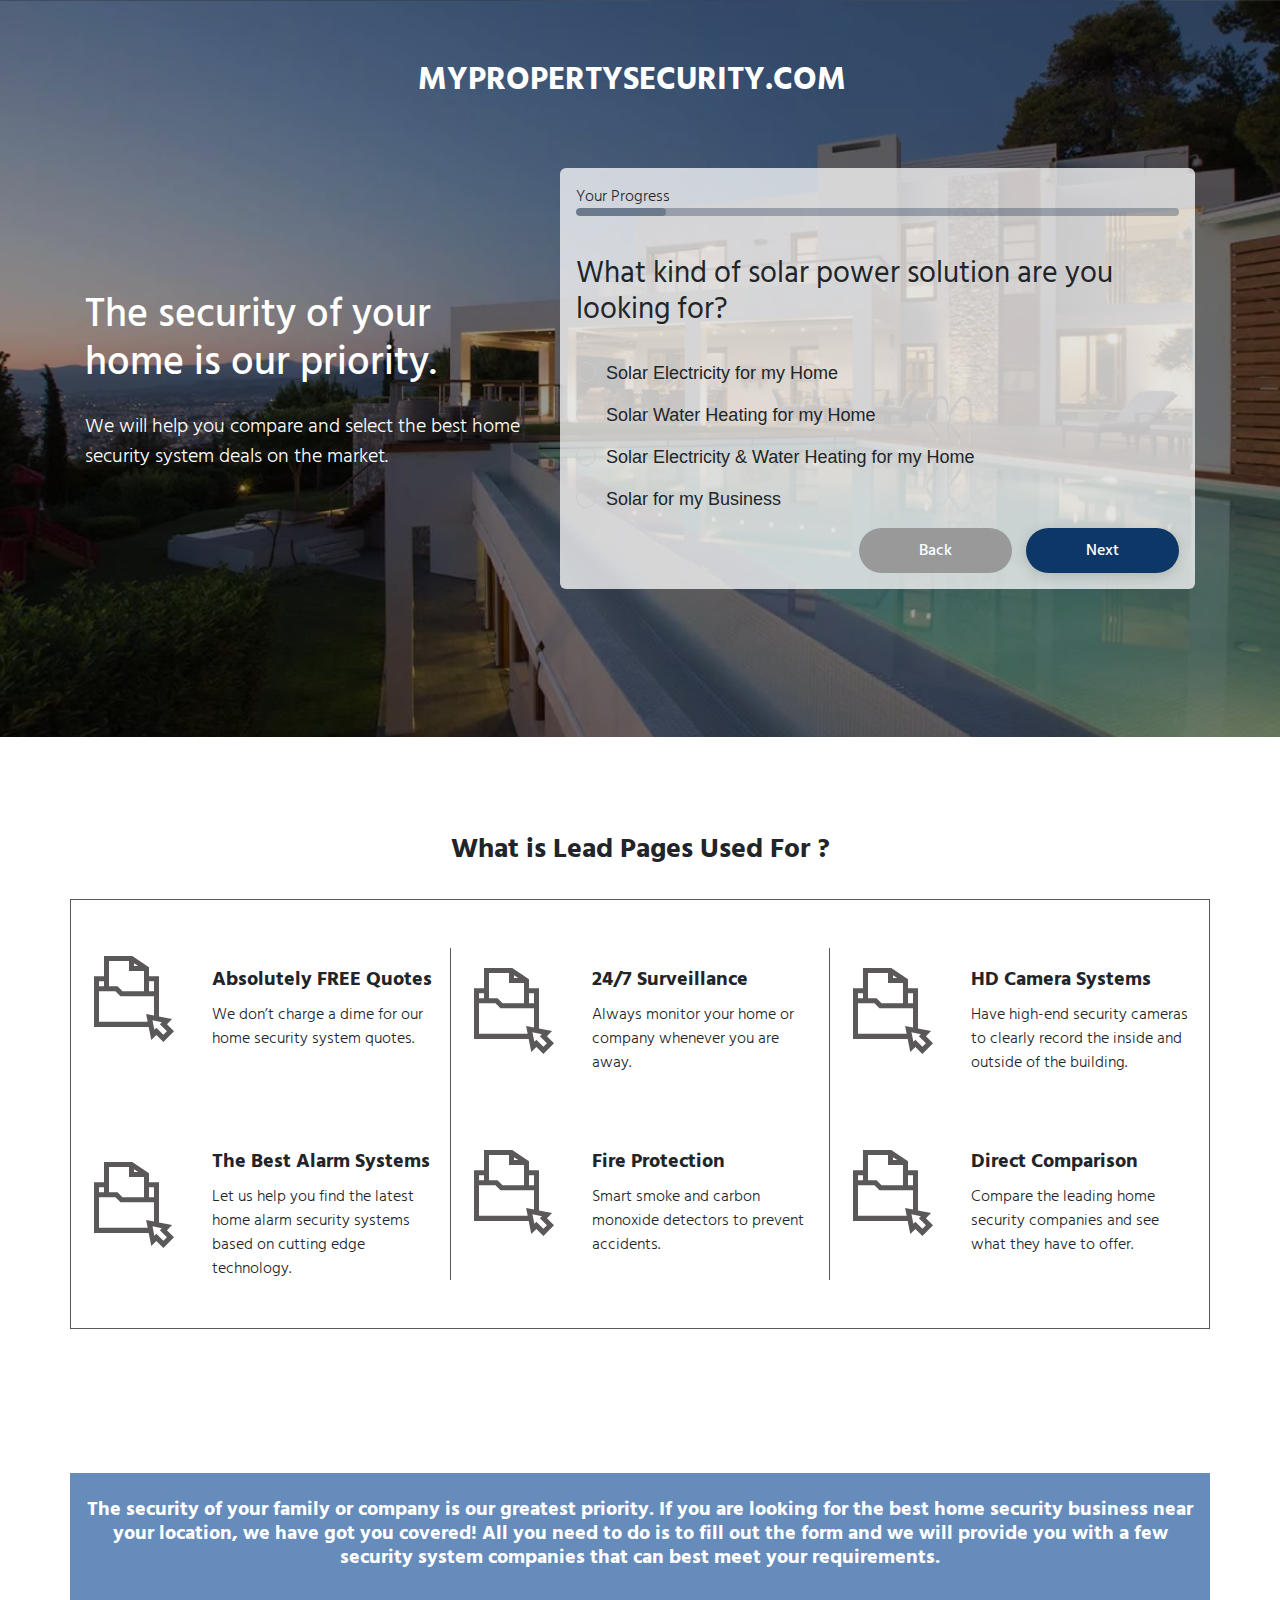
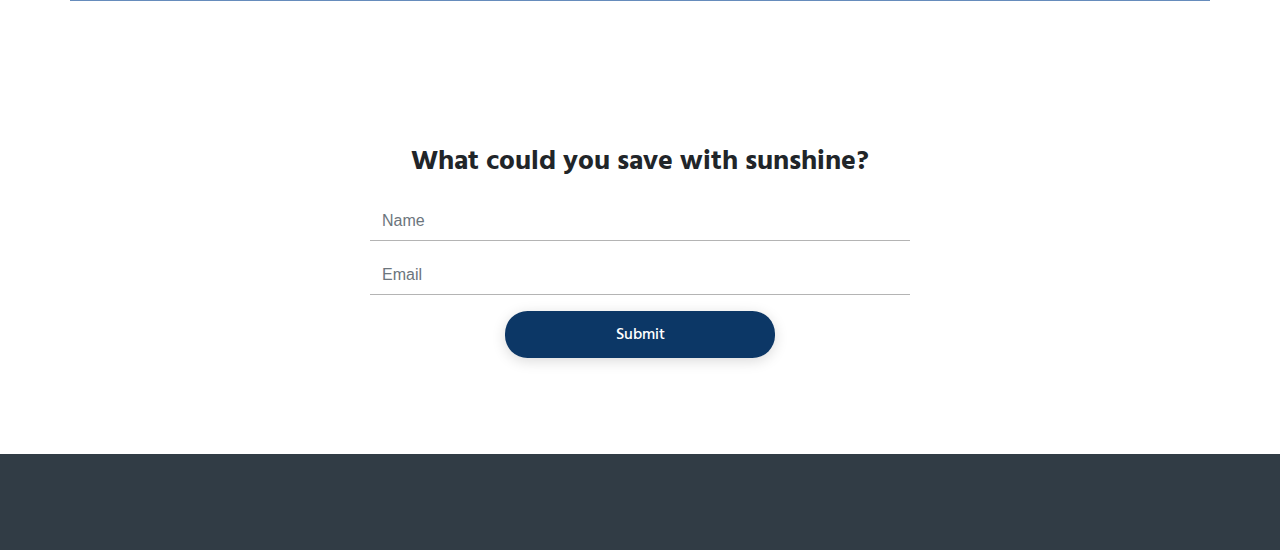
==== lp2.html @ 4aae5339 "lp2" ====
<!DOCTYPE html>
<html lang="en">

<head>
    <meta charset="UTF-8">
    <meta name="viewport" content="width=device-width, initial-scale=1.0">
    <title>Landing Page #2</title>

    <!-- Bootstrap CSS -->
    <link rel="stylesheet" href="https://stackpath.bootstrapcdn.com/bootstrap/4.4.1/css/bootstrap.min.css"
        integrity="sha384-Vkoo8x4CGsO3+Hhxv8T/Q5PaXtkKtu6ug5TOeNV6gBiFeWPGFN9MuhOf23Q9Ifjh" crossorigin="anonymous">

    <!-- Custom CSS -->
    <link rel="stylesheet" href="assets/css/style.css">
</head>

<body>
    <main id="lp2-main">
        <div class="main-dark-layer pt-5 pb-5">
            <nav class="navbar navbar-expand-lg navbar-light">
                <a class="navbar-brand w-100" href="">
                    <h1 class="h2 font-weight-bold text-uppercase text-center d-block text-white">mypropertysecurity.com</h1>
                </a>

            </nav>
            <div class="container pt-5 pb-5">
                <div class="row pb-5">
                    <div class="col-lg-5 my-auto order-md-1 order-sm-2 order-2">
                        <h1 class="h1 text-white pb-3 text-left">The security of your home is our
                            priority.</h1> 
                            <p class="lead text-white">We will help you compare and select the best home security system deals on the
                            market.</p>
                    </div>
                    <div class="col-lg-7 order-md-2 order-sm-1 order-1 pb-sm-1 pb-5">
                        <div class="form-box">
                            <form class="wizard-container bottom-form" method="POST" action="#" id="js-wizard-form">
                                <p>Your Progress</p>
                                <div class="progress" id="js-progress">
                                    <div class="progress-bar" role="progressbar" aria-valuenow="0" aria-valuemin="0"
                                        aria-valuemax="100" style="width: 15%;">
                                        <span class="progress-val">12.5</span>
                                    </div>
                                </div>
                                <ul class="nav nav-tab">
                                    <li class="active">
                                        <a href="#tab1" data-toggle="tab">1</a>
                                    </li>
                                    <li>
                                        <a href="#tab2" data-toggle="tab">1</a>
                                    </li>
                                    <li>
                                        <a href="#tab3" data-toggle="tab">1</a>
                                    </li>
                                    <li>
                                        <a href="#tab4" data-toggle="tab">1</a>
                                    </li>
                                    <li>
                                        <a href="#tab5" data-toggle="tab">1</a>
                                    </li>
                                    <li>
                                        <a href="#tab6" data-toggle="tab">1</a>
                                    </li>
                                    <li>
                                        <a href="#tab7" data-toggle="tab">1</a>
                                    </li>
                                    <li>
                                        <a href="#tab8" data-toggle="tab">1</a>
                                    </li>
                                </ul>
                                <div class="tab-content">
                                    <div class="tab-pane active" id="tab1">
                                        <h2 class="pb-2">What kind of solar power solution are you looking for?</h2>
                                        <div class="input-group mb-0">
                                            <div class="radiolist pt-4 control-group">
                                                <input type="radio" name="solar-radio" id="solar-electricity-for-home"
                                                    autofocus value="Solar Electricity for my Home" />
                                                <label for="solar-electricity-for-home">Solar Electricity for my
                                                    Home</label><br>

                                                <input type="radio" name="solar-radio" id="solar-water-heating-for-home"
                                                    value="Solar Water Heating for my Home" />
                                                <label for="solar-water-heating-for-home">Solar Water Heating for my
                                                    Home</label>

                                                <input type="radio" name="solar-radio"
                                                    id="solar-electricity-water-heating-for-home"
                                                    value="Solar Electricity & Water Heating for my Home" />
                                                <label for="solar-electricity-water-heating-for-home">Solar Electricity
                                                    & Water Heating for my Home</label>

                                                <input type="radio" name="solar-radio" id="solar-for-business"
                                                    value="Solar for my Business" />
                                                <label for="solar-for-business">Solar for my Business</label>

                                            </div>
                                        </div>
                                        <div class="btn-next-con pt-0">
                                            <a class="text-white btn-back">back</a>
                                            <a class="text-white btn-next">Next</a>
                                        </div>
                                    </div>
                                    <div class="tab-pane" id="tab2">
                                        <h2 class="pb-2">How much sun exposure does your property get?</h2>
                                        <div class="input-group">
                                            <div class="radio-btn-group d-flex w-100 justify-content-center ">
                                                <div class="radio-btn-group__btn">
                                                    <input id="sun1" type="radio" name="sun" value="Full Sun">
                                                    <label class="radio-label" for="sun1">Full Sun</label>
                                                </div>
                                                <div class="radio-btn-group__btn">
                                                    <input id="sun2" type="radio" name="sun" value="Partial Sun">
                                                    <label class="radio-label" for="sun2">Partial Sun</label>
                                                </div>
                                                <div class="radio-btn-group__btn">
                                                    <input id="sun3" type="radio" name="sun" value="Mostly Shaded">
                                                    <label class="radio-label" for="sun3">Mostly Shaded</label>
                                                </div>
                                                <div class="radio-btn-group__btn">
                                                    <input id="sun4" type="radio" name="sun" value="Not Sure">
                                                    <label class="radio-label" for="sun4">Not Sure</label>
                                                </div>
                                            </div>
                                        </div>
                                        <div class="btn-next-con pt-0">
                                            <a class="text-white btn-back">back</a>
                                            <a class="text-white btn-next">Next</a>
                                        </div>
                                    </div>
                                    <div class="tab-pane" id="tab3">
                                        <h2 class="pb-2">Where would this<br> project take place?</h2>
                                        <div class="input-group">
                                            <select class="form-control" name="project-place" id="projectplace">
                                                <option value="Ambit Energy">Ambit Energy</option>
                                                <option value="Belmont Electric Light Department">Belmont Electric Light
                                                    Department</option>
                                                <option value="Berkshire Company">Berkshire Company</option>
                                                <option value="Braintree Electric Light Department">Braintree Electric
                                                    Light Department</option>
                                                <option value="Chicopee Electric Light Department">Chicopee Electric
                                                    Light Department</option>
                                                <option value="City of Fitchburg">City of Fitchburg</option>
                                                <option value="Hingham Light Department">Hingham Light Department
                                                </option>
                                                <option value="Holden Municipal Light Department">Holden Municipal Light
                                                    Department</option>
                                                <option value="Holyoke Gas and Electric">Holyoke Gas and Electric
                                                </option>
                                                <option value="Hudson Light and Power">Hudson Light and Power</option>
                                                <option value="Ipswich Utility Department">Ipswich Utility Department
                                                </option>
                                                <option value="Mansfield Municipal Electric">Mansfield Municipal
                                                    Electric</option>
                                                <option value="Marblehead Electric Light Department">Marblehead Electric
                                                    Light Department</option>
                                                <option value="Massachusetts Electric">Massachusetts Electric</option>
                                                <option
                                                    value="Massachusetts Municipal Wholesale Electric Company (MMWEC)">
                                                    Massachusetts Municipal Wholesale Electric Company (MMWEC)</option>
                                                <option value="Middleborough Gas and Electric">Middleborough Gas and
                                                    Electric</option>
                                                <option value="Nantucket Electric">Nantucket Electric</option>
                                                <option value="National Grid">National Grid</option>
                                                <option value="North Attleborough Electric Department">North
                                                    Attleborough Electric Department</option>
                                                <option value="Northeast Utilities">Northeast Utilities</option>
                                                <option value="Norwood Municipal Light and Power">Norwood Municipal
                                                    Light and Power</option>
                                                <option value="NSTAR">NSTAR</option>
                                                <option value="Paxton Municipal Light Department">Paxton Municipal Light
                                                    Department</option>
                                                <option value="Peabody Municipal Light Plant">Peabody Municipal Light
                                                    Plant</option>
                                                <option value="Reading Municipal Light Department">Reading Municipal
                                                    Light Department</option>
                                                <option value="Rowley Electric Light Department">Rowley Electric Light
                                                    Department</option>
                                                <option value="SELCO">SELCO</option>
                                                <option value="Sterling Municipal Light Department">Sterling Municipal
                                                    Light Department</option>
                                                <option value="Taunton Municipal Lighting Plant (TMLP)">Taunton
                                                    Municipal Lighting Plant (TMLP)</option>
                                                <option value="Templeton Municipal Light Co">Templeton Municipal Light
                                                    Co</option>
                                                <option value="Wakefield Municipal Gas and Light Department">Wakefield
                                                    Municipal Gas and Light Department</option>
                                                <option value="Western Massachusetts Electric">Western Massachusetts
                                                    Electric</option>
                                                <option value="Westfield Gas and Electric Department">Westfield Gas and
                                                    Electric Department</option>
                                                <option value="Viridian">Viridian</option>
                                                <option value="Other">Other</option>
                                            </select>
                                        </div>
                                        <div class="btn-next-con">
                                            <a class="text-white btn-back">back</a>
                                            <a class="text-white btn-next">Next</a>
                                        </div>
                                    </div>
                                    <div class="tab-pane" id="tab4">
                                        <h2 class="pb-2">
                                            What is your average monthly electricity bill?</h2>
                                        <div class="input-group">
                                            <div class="radio-btn-group d-flex w-100 justify-content-center ">
                                                <div class="radio-btn-group__btn">
                                                    <input id="utilityBill-1" type="radio" name="utilityBill"
                                                        value="$0-100">
                                                    <label class="radio-label" for="utilityBill-1">0$ - 100$</label>
                                                </div>
                                                <div class="radio-btn-group__btn">
                                                    <input id="utilityBill-2" type="radio" name="utilityBill"
                                                        value="$101-200">
                                                    <label class="radio-label" for="utilityBill-2">100$ - 200$</label>
                                                </div>
                                                <div class="radio-btn-group__btn">
                                                    <input id="utilityBill-3" type="radio" name="utilityBill"
                                                        value="$201-300" checked="checked">
                                                    <label class="radio-label" for="utilityBill-3">200$ - 300$</label>
                                                </div>
                                                <div class="radio-btn-group__btn">
                                                    <input id="utilityBill-4" type="radio" name="utilityBill"
                                                        value="$301-400">
                                                    <label class="radio-label" for="utilityBill-4">400$ - 500$</label>
                                                </div>
                                                <div class="radio-btn-group__btn">
                                                    <input id="utilityBill-5" type="radio" name="utilityBill"
                                                        value="$401+">
                                                    <label class="radio-label" for="utilityBill-5">$500+</label>
                                                </div>
                                            </div>
                                        </div>
                                        <div class="btn-next-con pt-0">
                                            <a class="text-white btn-back">back</a>
                                            <a class="text-white btn-next">Next</a>
                                        </div>
                                    </div>
                                    <div class="tab-pane" id="tab5">
                                        <h2 class="pb-2">
                                            Property Type</h2>
                                        <div class="input-group">
                                            <div class="radio-btn-group d-flex w-100 justify-content-center ">
                                                <div class="radio-btn-group__btn">
                                                    <input id="property1" type="radio" name="propertytype"
                                                        value="Owned">
                                                    <label class="radio-label" for="property1">Owned</label>
                                                </div>
                                                <div class="radio-btn-group__btn">
                                                    <input id="property2" type="radio" name="propertytype"
                                                        value="Rented">
                                                    <label class="radio-label" for="property2">Rented</label>
                                                </div>
                                                <div class="radio-btn-group__btn">
                                                    <input id="property3" type="radio" name="propertytype"
                                                        value="Business" checked="checked">
                                                    <label class="radio-label" for="property3">Business</label>
                                                </div>
                                            </div>
                                        </div>
                                        <div class="btn-next-con pt-0">
                                            <a class="text-white btn-back">back</a>
                                            <a class="text-white btn-next">Next</a>
                                        </div>
                                    </div>
                                    <div class="tab-pane" id="tab6">
                                        <h2 class="pb-2">
                                            What is your name?</h2>
                                        <div class="input-group">
                                            <input class="form-control" placeholder="First name" type="text" id="name"
                                                name="name">
                                        </div>
                                        <div class="input-group">
                                            <input class="form-control" placeholder="Last name" type="text"
                                                id="lastname" name="lastname">
                                        </div>
                                        <div class="btn-next-con pt-0">
                                            <a class="text-white btn-back">back</a>
                                            <a class="text-white btn-next">Next</a>
                                        </div>
                                    </div>
                                    <div class="tab-pane" id="tab7">
                                        <h2 class="pb-2">
                                            Personal Information</h2>
                                        <div class="input-group">
                                            <input class="form-control" placeholder="Phone number" type="text"
                                                id="phone" name="phone">
                                        </div>
                                        <div class="input-group">
                                            <input class="form-control" placeholder="Email" type="email" id="email"
                                                name="email">
                                        </div>
                                        <div class="btn-next-con pt-0">
                                            <a class="text-white btn-back">back</a>
                                            <a class="text-white btn-next">Next</a>
                                        </div>
                                    </div>
                                    <div class="tab-pane" id="tab8">
                                        <h2 class="pb-2">Address
                                        </h2>
                                        <div class="input-group">
                                            <input class="form-control" placeholder="City" type="text" id="city"
                                                name="city">
                                        </div>
                                        <div class="input-group">
                                            <input class="form-control" placeholder="State" type="text" id="state"
                                                name="state">
                                        </div>
                                        <div class="input-group">
                                            <input class="form-control" placeholder="Zip code" id="zipcode" type="text"
                                                name="zipcode">
                                            <input id="foo" type="hidden" value="">
                                        </div>

                                        <div class="btn-next-con">
                                            <a class="text-white btn-back">back</a>
                                            <button class="text-white btn-last" type="submit">Submit</button>
                                        </div>
                                    </div>
                                </div>
                            </form>
                        </div>
                    </div>
                </div>
            </div>
            <!--<div class="bottom-container container-fluid">
                <div class="row h-100">
                    <div class="col-md-6 my-auto">
                        <h2 class="text-center">Home Security System Deals</h2>
                    </div>
                    <div class="col-md-6 my-auto">
                        <form>
                            <div class="form-row">
                                <div class="form-group col-6 d-flex p-0 m-0 align-items-center justify-content-center">
                                    <input type="text" placeholder="Zip Code" class="form-control"
                                        id="exampleInputEmail1" aria-describedby="emailHelp">
                                </div>
                                <div class="col-6 d-flex justify-content-center">
                                    <button type="submit" class="btn btn-primary w-50 m-0 w-50">Submit</button>
                                </div>
                            </div>
                        </form>
                    </div>
                </div>
            </div> -->
        </div>
    </main>

    <section class="pt-5 pb-5">
        <div class="container pt-5 pb-5">
            <h2 class="text-center font-weight-bold h3 pb-4">What is Lead Pages Used For ?</h2>

            <div class="row row-border pt-5 pb-5">
                <div class="col-lg-4 pb-2">
                    <div class="row">
                        <div class="col-4 my-auto">
                            <img class="d-block m-auto" src="assets/images/iconlp2.svg" alt="">
                        </div>
                        <div class="col-8">
                            <p class="lead pt-3 font-weight-bold pb-2">Absolutely FREE Quotes</p>
                            <p class="mw-95">We don’t charge a dime for our home security system quotes.</p>
                        </div>
                    </div>
                </div>
                <div class="col-lg-4 pb-2 sides-border">
                    <div class="row">
                        <div class="col-4 my-auto">
                            <img class="d-block m-auto" src="assets/images/iconlp2.svg" alt="">
                        </div>
                        <div class="col-8">
                            <p class="lead pt-3 font-weight-bold pb-2">24/7 Surveillance</p>
                            <p class="mw-95">Always monitor your home or company whenever you are away.</p>
                        </div>
                    </div>
                </div>
                <div class="col-lg-4 pb-5">
                    <div class="row">
                        <div class="col-4 my-auto">
                            <img class="d-block m-auto" src="assets/images/iconlp2.svg" alt="">
                        </div>
                        <div class="col-8">
                            <p class="lead pt-3 font-weight-bold pb-2">HD Camera Systems</p>
                            <p class="mw-95">Have high-end security cameras to clearly record the inside and outside of
                                the building.</p>
                        </div>
                    </div>
                </div>
                <div class="col-lg-4 pt-2">
                    <div class="row">
                        <div class="col-4 my-auto">
                            <img class="d-block m-auto" src="assets/images/iconlp2.svg" alt="">
                        </div>
                        <div class="col-8">
                            <p class="lead pt-3 font-weight-bold pb-2">The Best Alarm Systems</p>
                            <p class="mw-95">Let us help you find the latest home alarm security systems based on
                                cutting edge technology.
                            </p>
                        </div>
                    </div>
                </div>
                <div class="col-lg-4 sides-border pt-2">
                    <div class="row">
                        <div class="col-4 my-auto">
                            <img class="d-block m-auto" src="assets/images/iconlp2.svg" alt="">
                        </div>
                        <div class="col-8">
                            <p class="lead pt-3 font-weight-bold pb-2">Fire Protection</p>
                            <p class="mw-95">Smart smoke and carbon monoxide detectors to prevent accidents.</p>
                        </div>
                    </div>
                </div>
                <div class="col-lg-4 pt-2">
                    <div class="row">
                        <div class="col-4 my-auto">
                            <img class="d-block m-auto" src="assets/images/iconlp2.svg" alt="">
                        </div>
                        <div class="col-8">
                            <p class="lead pt-3 font-weight-bold pb-2">Direct Comparison</p>
                            <p class="mw-95">Compare the leading home security companies and see what they have to
                                offer.
                            </p>
                        </div>
                    </div>
                </div>
            </div>
        </div>
    </section>
    <section class="pt-5 pb-5">
        <div class="container bg-purpleblue pt-4 pb-4">
            <h2 class="h5 text-center text-white font-weight-bold h3">The security of your family or company is our greatest priority. If you are looking for the best
                home security business near your location, we have got you covered! All you need to do is to
                fill out the form and we will provide you with a few security system companies that can best
                meet your requirements.</h2>

        </div>
        <!--<div class="container bg-lighterblue pt-5 pb-5">

            <div class="row p-3">
                <div class="col-lg-7 pt-1 pb-1 right-border">
                    <p>
                        
                    </p>
                </div>
                <div class="col-lg-5">
                    <h3 class="pb-2">What We Do ?</h3>
                    <ul id="list" class="list-unstyled">
                        <li>Lorem ipsum dolor sit amet, consectetuer </li>
                        <li>Lorem ipsum dolor sit amet, consectetuer adipisc</li>
                        <li>Lorem ipsum dolor sit amet, consectetuer adi</li>
                        <li>Lorem ipsum dolor sit amet, consectetuer adipisc</li>
                        <li>Save Big onSecurity Systems</li>
                        <li>Lorem ipsum dolor sit amet, consectetuer a</li>
                        <li>Lorem ipsum dolor sit amet, consectetuer adipisc</li>
                    </ul>
                </div>
            </div>
        </div> -->
    </section>
    <section class="pt-5 pb-5">
        <div class="container pt-5 pb-5">
            <h2 class="text-center font-weight-bold h3 pb-3">What could you save with sunshine?</h2>
            <div class="row">
                <div class="col-lg-6 ml-auto mr-auto">
                    <form class="bottom-form">
                        <div class="form-group">
                            <input type="text" placeholder="Name" class="form-control" aria-describedby="emailHelp">
                        </div>
                        <div class="form-group">
                            <input type="email" placeholder="Email" class="form-control">
                        </div>
                        <button type="submit" class="btn w-50 d-block m-auto btn-next text-white">Submit</button>
                    </form>
                </div>
            </div>
        </div>
    </section>
    <footer class="pt-5 pb-5">

    </footer>
    <!--Bootstrap JS and jQuery-->
    <script src="https://code.jquery.com/jquery-3.4.1.slim.min.js"
        integrity="sha384-J6qa4849blE2+poT4WnyKhv5vZF5SrPo0iEjwBvKU7imGFAV0wwj1yYfoRSJoZ+n"
        crossorigin="anonymous"></script>
    <script src="https://cdn.jsdelivr.net/npm/popper.js@1.16.0/dist/umd/popper.min.js"
        integrity="sha384-Q6E9RHvbIyZFJoft+2mJbHaEWldlvI9IOYy5n3zV9zzTtmI3UksdQRVvoxMfooAo"
        crossorigin="anonymous"></script>
    <script src="https://stackpath.bootstrapcdn.com/bootstrap/4.4.1/js/bootstrap.min.js"
        integrity="sha384-wfSDF2E50Y2D1uUdj0O3uMBJnjuUD4Ih7YwaYd1iqfktj0Uod8GCExl3Og8ifwB6"
        crossorigin="anonymous"></script>
</body>

</html>
---- assets/css/style.css ----
@import url('https://fonts.googleapis.com/css?family=Hind+Madurai&display=swap');


body {
  font-family: 'Hind Madurai', sans-serif;
  max-width: 100vw;
  overflow-x: hidden !important;
}

p, li, a, button, span, h1, h2, h3{
  font-family: 'Hind Madurai', sans-serif !important;
  font-style: normal;
  font-weight: 300;
  font-size: 16px;
}

.btn-back, .btn-next {
  cursor: pointer;
}

main {
  background: url(../images/main-bg.png);
  background-repeat: no-repeat !important;
  background-size: cover !important;
  min-height: 20rem;
}

.md-image {
  background: url(../images/md-image.png);
  background-size: 100%;
  background-position: center center;
  background-repeat: no-repeat;
}

#lp2-main {
  background: url(../images/image2.png) !important;
  background-position: center center !important;
  background-size: cover !important;
  position: relative;
}

#lp3-main {
  min-height: 75vh;
  background: none;
}

.pro3-box {
  background: rgba(174, 86, 113, 0.05);
  max-width: 95%;
  display: block;
  margin: auto;
  min-height: 16rem;
}

.bg-lightpink {
  background: rgba(174, 86, 113, 0.05);
}

.color-pink {
  color: #AE5671;
}

.px20 {
  font-size: 20px;
}

.bottom-container {
  position: absolute;
  bottom: 0;
  height: 6rem;
  background: rgba(255,255,255, 0.6);
  width: 100%;
}

.form-box {
  background: rgba(255, 255, 255, 0.75);
  border-radius: 6px;
  min-height: 10rem;
  padding: 1rem;
}

.pro-box {
  background: #ffffff;
  box-shadow: 0px 4px 14px rgba(0, 0, 0, 0.15);
  padding: 2rem 2rem;
  min-height: 20.7rem;
}

.icon-bg {
  display: flex;
  justify-content: center;
  align-items: center;
  margin: auto;
  border-radius: 50%;
  width: 4rem;
  height: 4rem;
  background: rgba(87, 124, 177, 0.1);
}

.icon-bg img {
  width: 50%;
  height: auto;
}

.bg-lighterblue {
  background: rgba(87, 124, 177, 0.1);
}

#image-absolute {
  max-width: 80%;
  margin: auto;
  left: 0;
  right: 0;
}

#list li {
  margin-bottom: 1rem;
  position: relative;
  padding-left: 2rem;
}

#list li::before {
  content: url(../images/thick.svg);
  position: absolute;
  left: 0;
  top: 0;
  bottom: 0;
  margin: auto;
}

.row-border {
  border: 1px solid #5A5858;
}

.sides-border {
  border-left: 1px solid #5A5858;
  border-right: 1px solid #5A5858;
}

.right-border {
  border-right: 1px solid #5A5858;
}

.bg-purpleblue {
  background: #668CBC;;
}

.bottom-form .form-control {
  border: none;
  border-bottom: 1px solid #b4b4b4;
  font-size: 16px;
  font-weight: 400;
  border-radius: 0;
  background: transparent;
}


.bottom-form .form-control:hover,
.bottom-form .form-control:focus {
  box-shadow: none;
  border-bottom: 1px solid #b4b4b4;
  background: transparent;
}

nav a {
  font-size: 1.75rem !important;
}

.btn-primary {
  margin-top: 1.5rem;
  background: #0a2543;
  border-color: #0a2543;
  border-radius: 6px;
}

.color-primary {
  color: #0a2543 !important;
}

.main-layer {
  background-color: rgba(255,255,255,0.2);
}

.main-dark-layer {
  background-color: rgba(0,0,0,0.4);
}

.btn-primary:hover {
  background: rgba(10, 37, 67, 0.7);
  border-color: rgba(10, 37, 67, 0.7);
}

::placeholder {
  font-size: 16px;
  color: #b4b4b4;
  font-weight: 400;
}

footer {
  background: #313c45;
  min-height: 3rem;
}

@media screen and (max-width: 992px) {
  #image-absolute {
    position: static !important;
    display: block;
    margin: auto;
    margin-bottom: 2rem;
  }
}

/* Form CSS */

form p {
  font-weight: 300;
  color: #272727;
}

.radio-btn-group__btn {
  border: 1px solid #5a5858;
  box-sizing: border-box;
  border-radius: 6px;
  margin: 0.4rem;
  display: flex;
  align-items: center;
  height: 35px;
  overflow: hidden;
}

.radio-btn-group label {
  font-style: normal;
  font-weight: 400;
  -webkit-align-items: center;
  -ms-flex-align: center;
  align-items: center;
  color: #5a5858;
  cursor: pointer;
  display: -webkit-flex;
  display: -ms-flexbox;
  display: flex;
  font-size: 14px;
  height: 35px;
  -webkit-justify-content: center;
  -ms-flex-pack: center;
  justify-content: center;
  margin: 0;
  padding: 20px 5px;
  position: relative;
  text-align: center;
  transition: all 0.15s linear;
  white-space: nowrap;
  width: 100%;
}

.radio-btn-group label:active {
  color: transparent;
}

.radio-btn-group input:checked ~ label,
.radio-btn-group input:checked ~ label:hover {
  background-color: rgba(87, 124, 177, 0.1);
  color: #313c45;
}

.radio-btn-group input:checked ~ label {
  border: 1px solid rgba(87, 124, 177, 0.1);
  font-weight: 700;
  line-height: 16px;
  width: 100%;
  height: 100%;
  color: #313c45;
}

.radio-btn-group input {
  position: absolute;
  visibility: hidden;
}

.row {
  display: -webkit-box;
  display: -webkit-flex;
  display: -moz-box;
  display: -ms-flexbox;
  display: flex;
  -webkit-flex-wrap: wrap;
  -ms-flex-wrap: wrap;
  flex-wrap: wrap;
  position: relative;
}

.row-space {
  -webkit-box-pack: justify;
  -webkit-justify-content: space-between;
  -moz-box-pack: justify;
  -ms-flex-pack: justify;
  justify-content: space-between;
}

.row-refine {
  margin: 0 -15px;
}

.col-2 {
  width: -webkit-calc((100% - 20px) / 2);
  width: -moz-calc((100% - 20px) / 2);
  width: calc((100% - 20px) / 2);
}

@media (max-width: 767px) {
  .col-2 {
    width: 100%;
  }
}

/* ==========================================================================
     #BOX-SIZING
     ========================================================================== */
/**
   * More sensible default box-sizing:
   * css-tricks.com/inheriting-box-sizing-probably-slightly-better-best-practice
   */
html {
  -webkit-box-sizing: border-box;
  -moz-box-sizing: border-box;
  box-sizing: border-box;
}

* {
  padding: 0;
  margin: 0;
}

*,
*:before,
*:after {
  -webkit-box-sizing: inherit;
  -moz-box-sizing: inherit;
  box-sizing: inherit;
}

/* ==========================================================================
     #RESET
     ========================================================================== */
/**
   * A very simple reset that sits on top of Normalize.css.
   */
html,
body {
  max-width: 100%;
  overflow-x: hidden;
}

body,
h1,
h2,
h3,
h4,
h5,
h6,
blockquote,
p,
pre,
dl,
dd,
ol,
ul,
figure,
hr,
fieldset,
legend {
  margin: 0;
  padding: 0;
}

/**
   * Remove trailing margins from nested lists.
   */
li > ol,
li > ul {
  margin-bottom: 0;
}

/**
   * Remove default table spacing.
   */
table {
  border-collapse: collapse;
  border-spacing: 0;
}

/**
   * 1. Reset Chrome and Firefox behaviour which sets a `min-width: min-content;`
   *    on fieldsets.
   */
fieldset {
  min-width: 0;
  /* [1] */
  border: 0;
}

button {
  outline: none;
  background: none;
  border: none;
  font-family: inherit;
}

/* ==========================================================================
     #PAGE WRAPPER
     ========================================================================== */
.page-wrapper {
  min-height: 100vh;
}

body {
  font-family: "Roboto", "Arial", "Helvetica Neue", sans-serif;
  font-weight: 400;
  font-size: 14px;
}

h1,
h2,
h3,
h4,
h5,
h6 {
  font-weight: 400;
}

h1 {
  font-size: 36px;
}

h2 {
  font-size: 30px;
}

h3 {
  font-size: 24px;
}

h4 {
  font-size: 18px;
}

h5 {
  font-size: 15px;
}

h6 {
  font-size: 13px;
}

img {
  max-width: 100%;
  height: auto;
}

a {
  display: inline-block;
  text-decoration: none;
  -webkit-transition: all 0.4s ease;
  -o-transition: all 0.4s ease;
  -moz-transition: all 0.4s ease;
  transition: all 0.4s ease;
}

a:link {
  text-decoration: none;
}

a:visited {
  text-decoration: none;
}

a:hover {
  text-decoration: none;
}

a:active {
  text-decoration: none;
}

/* ==========================================================================
     #BACKGROUND
     ========================================================================== */
.bg-img-1 {
  background-image: -webkit-linear-gradient(
    134deg,
    #4158d0 0%,
    #c850c0 50%,
    #ffcc70 100%
  );
  background-image: -moz-linear-gradient(
    134deg,
    #4158d0 0%,
    #c850c0 50%,
    #ffcc70 100%
  );
  background-image: -o-linear-gradient(
    134deg,
    #4158d0 0%,
    #c850c0 50%,
    #ffcc70 100%
  );
  background-image: linear-gradient(
    316deg,
    #4158d0 0%,
    #c850c0 50%,
    #ffcc70 100%
  );
}

/* ==========================================================================
     #SPACING
     ========================================================================== */
.p-t-15 {
  padding-top: 15px;
}

.p-t-5 {
  padding-top: 5px;
}

.p-t-275 {
  padding-top: 275px;
}

@media (max-width: 767px) {
  .p-t-275 {
    padding-top: 120px;
  }
}

.p-t-395 {
  padding-top: 395px;
}

@media (max-width: 767px) {
  .p-t-395 {
    padding-top: 120px;
  }
}

.p-t-290 {
  padding-top: 290px;
}

@media (max-width: 767px) {
  .p-t-290 {
    padding-top: 120px;
  }
}

.p-t-240 {
  padding-top: 240px;
}

@media (max-width: 767px) {
  .p-t-240 {
    padding-top: 150px;
  }
}

.p-t-200 {
  padding-top: 200px;
}

@media (max-width: 767px) {
  .p-t-200 {
    padding-top: 150px;
  }
}

.p-t-165 {
  padding-top: 165px;
}

@media (max-width: 767px) {
  .p-t-165 {
    padding-top: 120px;
  }
}

.p-b-100 {
  padding-bottom: 100px;
}

@media (max-width: 767px) {
  .p-b-100 {
    padding-bottom: 250px;
  }
}

.p-b-120 {
  padding-bottom: 120px;
}

@media (max-width: 767px) {
  .p-b-120 {
    padding-bottom: 250px;
  }
}

.m-r-45 {
  margin-right: 45px;
}

@media (max-width: 767px) {
  .m-r-45 {
    margin-right: 15px;
  }
}

/* ==========================================================================
     #WRAPPER
     ========================================================================== */
.wrapper {
  margin: 0 auto;
}

.wrapper--w680 {
  max-width: 680px;
}

.wrapper--w690 {
  max-width: 690px;
}

.wrapper--w720 {
  max-width: 720px;
}

.wrapper--w900 {
  max-width: 900px;
}

.wrapper--w1070 {
  max-width: 1070px;
}

.wrapper--w1226 {
  max-width: 1226px;
}

/* ==========================================================================
     #BUTTON
     ========================================================================== */
.btn-next-con {
  text-align: right;
  padding-top: 30px;
}

.btn-next,
.btn-back,
.btn-last {
  display: inline-block;
  -webkit-box-shadow: 0px 3px 14px 0px rgba(0, 0, 0, 0.15);
  -moz-box-shadow: 0px 3px 14px 0px rgba(0, 0, 0, 0.15);
  box-shadow: 0px 3px 14px 0px rgba(0, 0, 0, 0.15);
  line-height: 45px;
  padding: 0 60px;
  -webkit-border-radius: 22.5px;
  -moz-border-radius: 22.5px;
  border-radius: 22.5px;
  background: #0c3766;
  font-size: 16px;
  color: #fff;
  font-family: inherit;
  font-weight: 500;
  text-transform: capitalize;
}

.btn-next:hover,
.btn-back:hover,
.btn-last:hover {
  background: rgba(12, 56, 102, 0.9);
}

@media (max-width: 767px) {
  .btn-next,
  .btn-back,
  .btn-last {
    display: block;
    text-align: center;
  }
}

.btn-back {
  -webkit-box-shadow: none;
  -moz-box-shadow: none;
  box-shadow: none;
  background: #999;
  margin-right: 10px;
}

.btn-back:hover {
  background: #666;
}

@media (max-width: 767px) {
  .btn-back {
    margin-right: 0;
    margin-bottom: 15px;
  }
}

.m-t-0 {
  margin-top: 0;
}

.m-t-15 {
  margin-top: 15px;
}

.m-t-35 {
  margin-top: 35px;
}

input,
textarea {
  outline: none;
  margin: 0;
  border: none;
  -webkit-box-shadow: none;
  -moz-box-shadow: none;
  box-shadow: none;
  width: 100%;
  font-size: 18px;
  font-family: inherit;
}

input:disabled {
  cursor: pointer;
  background: transparent;
}

textarea {
  resize: none;
}

button {
  cursor: pointer;
}

.input-group {
  position: relative;
  margin-bottom: 20px;
}

.input-group-icon {
  position: relative;
}

.input-group-icon .input--style-1 {
  padding-left: 40px;
}

.input-icon {
  font-size: 15px;
  color: #333;
  position: absolute;
  line-height: 38px;
  left: 14px;
  top: 1px;
  width: 20px;
  background: #fff;
  text-align: center;
}

.label {
  font-size: 15px;
  color: #666;
  text-transform: capitalize;
  display: block;
  margin-bottom: 11px;
}

.input--style-1 {
  font-size: 15px;
  padding: 10px 15px;
  border: 1px solid #e5e5e5;
  -webkit-border-radius: 3px;
  -moz-border-radius: 3px;
  border-radius: 3px;
  color: #333;
  font-weight: 700;
  font-family: "Roboto", "Arial", "Helvetica Neue", sans-serif;
  max-width: 300px;
  -webkit-transition: all 0.4s ease;
  -o-transition: all 0.4s ease;
  -moz-transition: all 0.4s ease;
  transition: all 0.4s ease;
}

.input--style-1::-webkit-input-placeholder {
  /* WebKit, Blink, Edge */
  color: #999;
}

.input--style-1:-moz-placeholder {
  /* Mozilla Firefox 4 to 18 */
  color: #999;
  opacity: 1;
}

.input--style-1::-moz-placeholder {
  /* Mozilla Firefox 19+ */
  color: #999;
  opacity: 1;
}

.input--style-1:-ms-input-placeholder {
  /* Internet Explorer 10-11 */
  color: #999;
}

.input--style-1:-ms-input-placeholder {
  /* Microsoft Edge */
  color: #999;
}

.input--style-1:focus {
  border-color: #36c240;
}

@media (max-width: 767px) {
  .input--style-1 {
    max-width: 100%;
    width: 100%;
  }
}

/* ==========================================================================
     #SELECT
     ========================================================================== */
.quantity {
  font-size: 18px;
  color: #333;
}

.icon-con {
  position: absolute;
  width: 30px;
  -webkit-border-radius: 3px;
  -moz-border-radius: 3px;
  border-radius: 3px;
  overflow: hidden;
  background: #f2f2f2;
  right: 11px;
  top: 50%;
  -webkit-transform: translateY(-50%);
  -moz-transform: translateY(-50%);
  -ms-transform: translateY(-50%);
  -o-transform: translateY(-50%);
  transform: translateY(-50%);
}

.minus,
.plus {
  display: inline-block;
  width: 30px;
  height: 30px;
  line-height: 30px;
  text-align: center;
  font-size: 18px;
  color: #b2b2b2;
  cursor: pointer;
  -webkit-user-select: none;
  -moz-user-select: none;
  -ms-user-select: none;
  user-select: none;
  -webkit-transition: all 0.4s ease;
  -o-transition: all 0.4s ease;
  -moz-transition: all 0.4s ease;
  transition: all 0.4s ease;
}

.minus:hover,
.plus:hover {
  background: #2c6ed5;
  color: #fff;
}

input[type="number"]::-webkit-inner-spin-button,
input[type="number"]::-webkit-outer-spin-button {
  -webkit-appearance: none;
  margin: 0;
}

/* ==========================================================================
     #SELECT2
     ========================================================================== */
/* ==========================================================================
     #TAB
     ========================================================================== */
.tab-content > .tab-pane {
  display: none;
}

.tab-content > .tab-pane.active {
  display: block;
}

.nav-tab {
  height: 0;
  visibility: hidden;
}

/* ==========================================================================
     #TITLE
     ========================================================================== */
/* ==========================================================================
     #PROGRESS
     ========================================================================== */
.progress {
  height: 8px;
  margin-bottom: 40px;
  overflow: hidden;
  background-color: rgba(10, 37, 67, 0.3);
  -webkit-border-radius: 17.5px;
  -moz-border-radius: 17.5px;
  border-radius: 17.5px;
}

.progress-bar {
  float: left;
  width: 0;
  height: 100%;
  font-size: 12px;
  line-height: 35px;
  color: #fff;
  text-align: center;
  -webkit-border-radius: 17.5px;
  -moz-border-radius: 17.5px;
  border-radius: 17.5px;
  background-color: rgba(10, 37, 67, 0.3);
  -webkit-transition: width 0.6s ease;
  -o-transition: width 0.6s ease;
  -moz-transition: width 0.6s ease;
  transition: width 0.6s ease;
  position: relative;
}

.progress-val {
  font-size: 15px;
  color: transparent;
  font-weight: 700;
  text-align: center;
  -webkit-transition: all 0.6s ease;
  -o-transition: all 0.6s ease;
  -moz-transition: all 0.6s ease;
  transition: all 0.6s ease;
}

/* ==========================================================================
     #CARD
     ========================================================================== */
.card-1 {
  background: #fff;
  -webkit-border-radius: 5px;
  -moz-border-radius: 5px;
  border-radius: 5px;
  position: relative;
  -webkit-box-shadow: 0px 8px 20px 0px rgba(0, 0, 0, 0.15);
  -moz-box-shadow: 0px 8px 20px 0px rgba(0, 0, 0, 0.15);
  box-shadow: 0px 8px 20px 0px rgba(0, 0, 0, 0.15);
}

.card-1 .card-heading {
  position: absolute;
  background: transparent;
  opacity: 0.6;
  left: -109px;
  top: -49px;
  font-family: "Montserrat", "Arial", "Helvetica Neue", sans-serif;
}

.card-1 .card-heading .title {
  font-size: 55px;
  color: #fff;
  font-weight: 700;
  text-transform: uppercase;
}

@media (max-width: 767px) {
  .card-1 .card-heading {
    left: 0;
    top: -54px;
  }
  .card-1 .card-heading .title {
    font-size: 40px;
  }
}

.card-1 .card-body {
  padding: 40px 30px;
  padding-bottom: 30px;
}

.radiolist label {
  font-weight: 300;
  font-family: "Alegreya Sans", sans-serif;
  font-size: 18px;
  display: block;
  padding-left: 30px;
  margin-bottom: 15px;
  cursor: pointer;
  font-size: 18px;
}

.radiolist input {
  padding: 0.75rem 0.5rem 0.75rem 0.8rem;
  border: solid 1px #cccccc;
  width: 100%;
}
.radiolist input:hover {
  cursor: pointer;
}

.radiolist input[readonly],
.radiolist input[disabled] {
  cursor: not-allowed;
  background: #ffffff;
}

.radiolist input[readonly="readonly"],
.radiolist input[disabled="disabled"] {
  cursor: not-allowed;
  background: #ffffff;
}

.radiolist label {
  display: inline-block;
  position: relative;
}

.radiolist input[type="radio"] {
  margin-right: 0.25rem;
  margin-bottom: 1rem;
}

.radiolist input[type="radio"] + label::before {
  display: inline-block;
  content: "";
  border: 1px solid #cccccc;
  width: 20px;
  height: 20px;
  border-radius: 12px;
  margin-right: 5px;
}

.radiolist input[type="radio"] {
  position: absolute;
  clip: rect(0, 0, 0, 0);
}

.radiolist input[type="radio"] + label::before {
  position: absolute;
  top: 2px;
  left: 0;
}

.radiolist input[type="radio"] + label::after {
  background-color: #0c3766;
  content: "";
  border-radius: 10px;
  opacity: 0;
  width: 20px;
  height: 20px;
  top: 0px;
  left: 0px;
  position: absolute;
  transform: scale(0);
  transition: transform 200ms ease;
}

.radiolist input[type="radio"]:checked + label:after {
  transform: scale(1);
  opacity: 1;
}

.radiolist input[type="radio"]:disabled + label::before {
  box-shadow: none;
  cursor: not-allowed;
}

.control-group {
  display: inline-block;
  vertical-align: top;
  text-align: left;
  width: 400px;
  height: auto;
}

.radiolist legend {
  font-size: 0.8em;
}
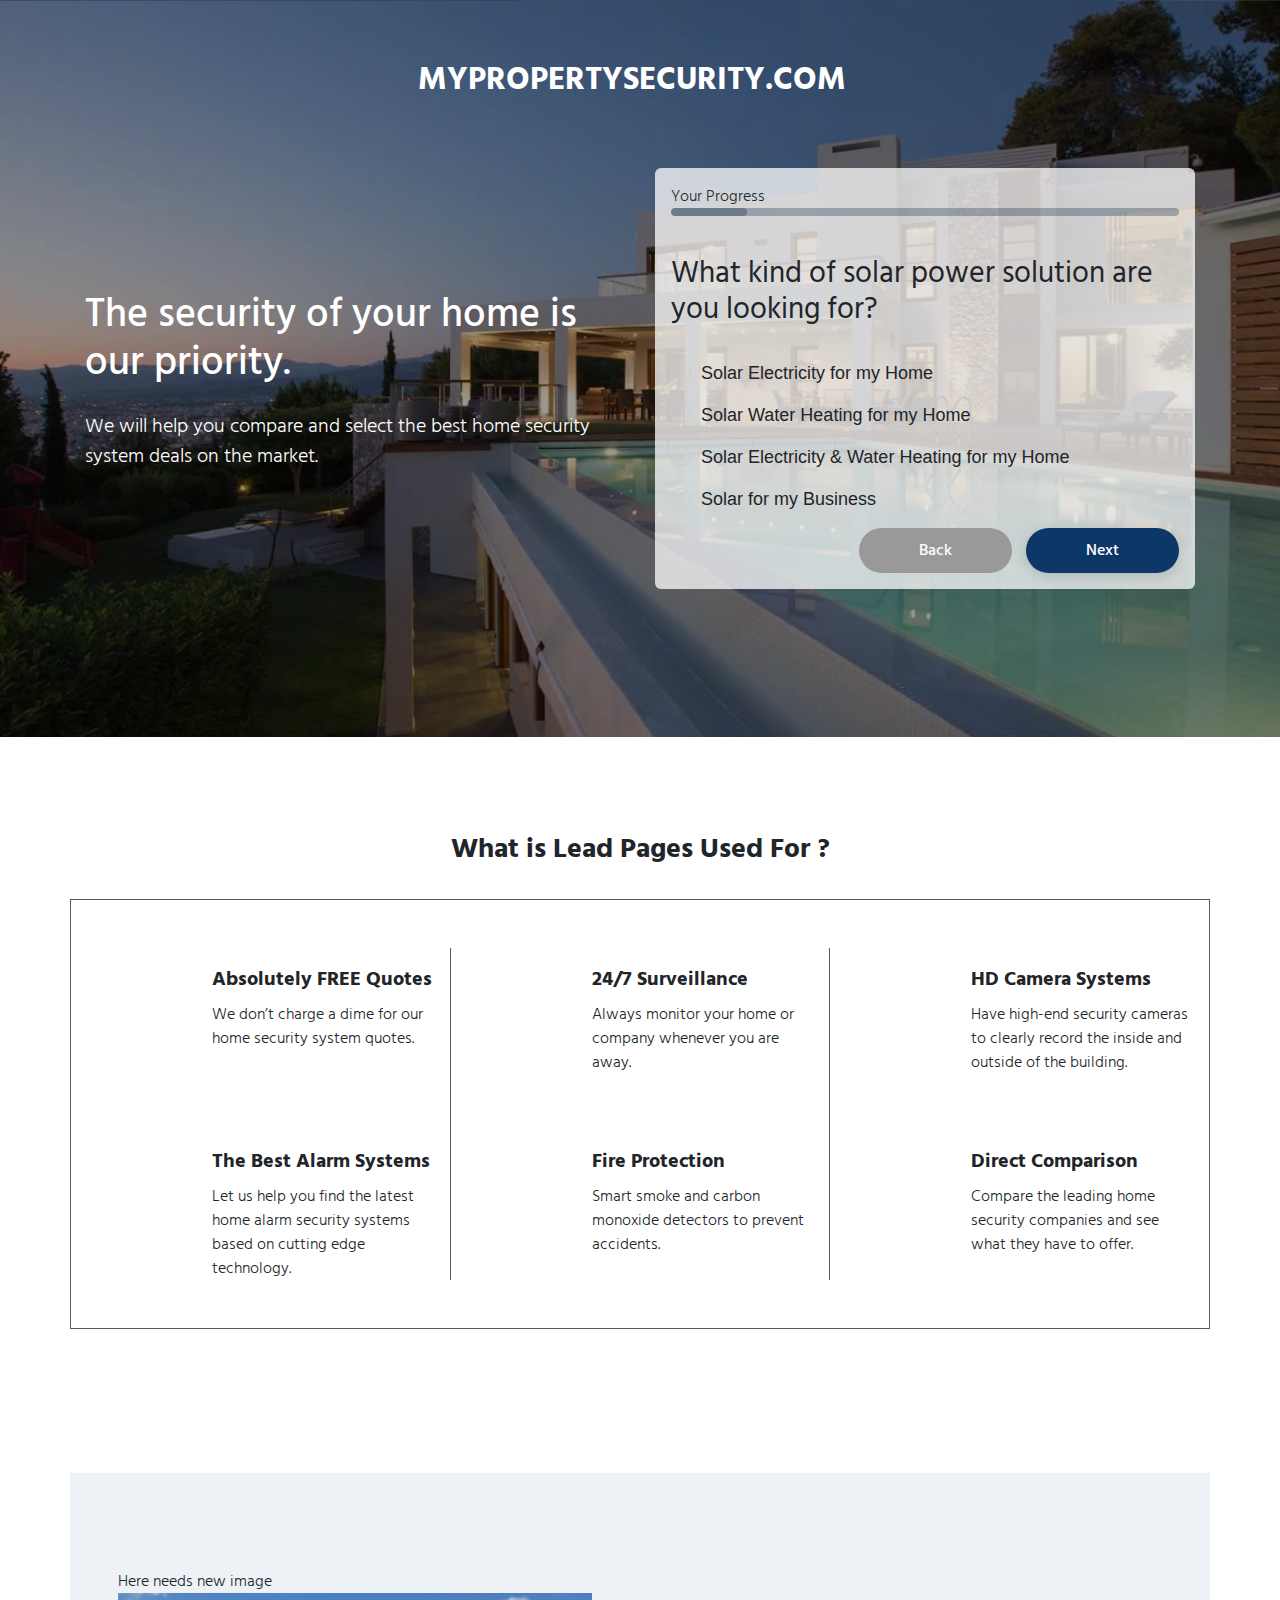
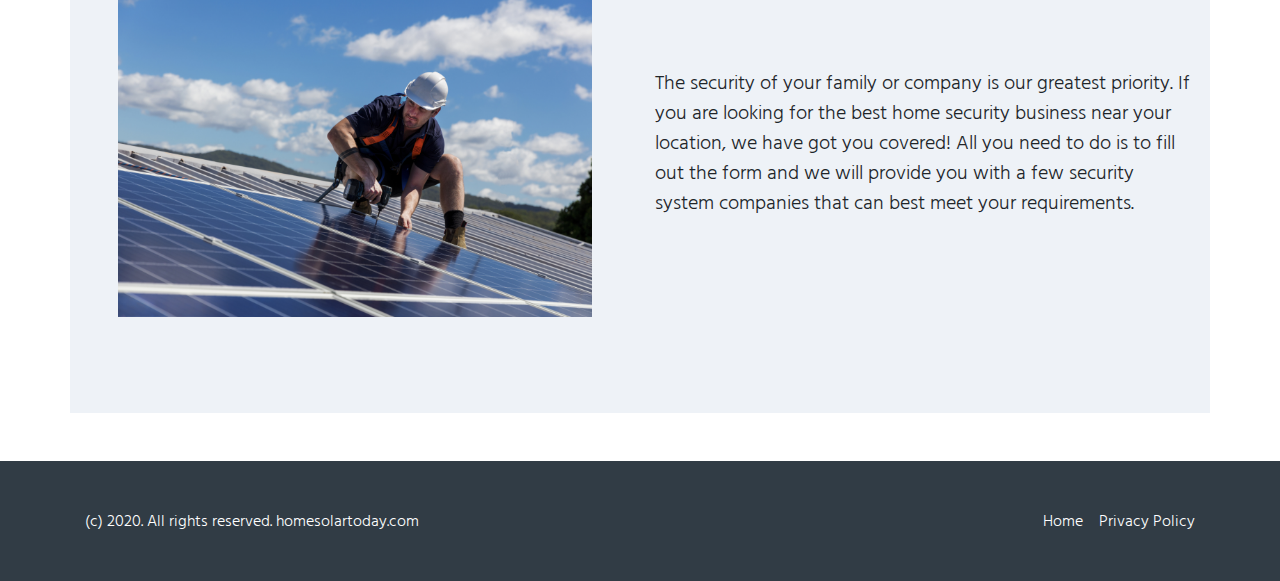
==== commit fa536cfe: "lp2" ====
--- a/lp2.html
+++ b/lp2.html
@@ -19,19 +19,21 @@
         <div class="main-dark-layer pt-5 pb-5">
             <nav class="navbar navbar-expand-lg navbar-light">
                 <a class="navbar-brand w-100" href="">
-                    <h1 class="h2 font-weight-bold text-uppercase text-center d-block text-white">mypropertysecurity.com</h1>
+                    <h1 class="h2 font-weight-bold text-uppercase text-center d-block text-white">mypropertysecurity.com
+                    </h1>
                 </a>
 
             </nav>
             <div class="container pt-5 pb-5">
                 <div class="row pb-5">
-                    <div class="col-lg-5 my-auto order-md-1 order-sm-2 order-2">
+                    <div class="col-lg-6 my-auto order-md-1 order-sm-2 order-2">
                         <h1 class="h1 text-white pb-3 text-left">The security of your home is our
-                            priority.</h1> 
-                            <p class="lead text-white">We will help you compare and select the best home security system deals on the
+                            priority.</h1>
+                        <p class="lead text-white">We will help you compare and select the best home security system
+                            deals on the
                             market.</p>
                     </div>
-                    <div class="col-lg-7 order-md-2 order-sm-1 order-1 pb-sm-1 pb-5">
+                    <div class="col-lg-6 order-md-2 order-sm-1 order-1 pb-sm-1 pb-5">
                         <div class="form-box">
                             <form class="wizard-container bottom-form" method="POST" action="#" id="js-wizard-form">
                                 <p>Your Progress</p>
@@ -350,8 +352,8 @@
             <div class="row row-border pt-5 pb-5">
                 <div class="col-lg-4 pb-2">
                     <div class="row">
-                        <div class="col-4 my-auto">
-                            <img class="d-block m-auto" src="assets/images/iconlp2.svg" alt="">
+                        <div class="col-4">
+                            <img class="d-block m-auto" src="assets/images/tick.svg" alt="">
                         </div>
                         <div class="col-8">
                             <p class="lead pt-3 font-weight-bold pb-2">Absolutely FREE Quotes</p>
@@ -361,8 +363,8 @@
                 </div>
                 <div class="col-lg-4 pb-2 sides-border">
                     <div class="row">
-                        <div class="col-4 my-auto">
-                            <img class="d-block m-auto" src="assets/images/iconlp2.svg" alt="">
+                        <div class="col-4">
+                            <img class="d-block m-auto" src="assets/images/tick.svg" alt="">
                         </div>
                         <div class="col-8">
                             <p class="lead pt-3 font-weight-bold pb-2">24/7 Surveillance</p>
@@ -372,8 +374,8 @@
                 </div>
                 <div class="col-lg-4 pb-5">
                     <div class="row">
-                        <div class="col-4 my-auto">
-                            <img class="d-block m-auto" src="assets/images/iconlp2.svg" alt="">
+                        <div class="col-4">
+                            <img class="d-block m-auto" src="assets/images/tick.svg" alt="">
                         </div>
                         <div class="col-8">
                             <p class="lead pt-3 font-weight-bold pb-2">HD Camera Systems</p>
@@ -384,8 +386,8 @@
                 </div>
                 <div class="col-lg-4 pt-2">
                     <div class="row">
-                        <div class="col-4 my-auto">
-                            <img class="d-block m-auto" src="assets/images/iconlp2.svg" alt="">
+                        <div class="col-4">
+                            <img class="d-block m-auto" src="assets/images/tick.svg" alt="">
                         </div>
                         <div class="col-8">
                             <p class="lead pt-3 font-weight-bold pb-2">The Best Alarm Systems</p>
@@ -397,8 +399,8 @@
                 </div>
                 <div class="col-lg-4 sides-border pt-2">
                     <div class="row">
-                        <div class="col-4 my-auto">
-                            <img class="d-block m-auto" src="assets/images/iconlp2.svg" alt="">
+                        <div class="col-4">
+                            <img class="d-block m-auto" src="assets/images/tick.svg" alt="">
                         </div>
                         <div class="col-8">
                             <p class="lead pt-3 font-weight-bold pb-2">Fire Protection</p>
@@ -408,8 +410,8 @@
                 </div>
                 <div class="col-lg-4 pt-2">
                     <div class="row">
-                        <div class="col-4 my-auto">
-                            <img class="d-block m-auto" src="assets/images/iconlp2.svg" alt="">
+                        <div class="col-4">
+                            <img class="d-block m-auto" src="assets/images/tick.svg" alt="">
                         </div>
                         <div class="col-8">
                             <p class="lead pt-3 font-weight-bold pb-2">Direct Comparison</p>
@@ -422,68 +424,53 @@
             </div>
         </div>
     </section>
-    <section class="pt-5 pb-5">
-        <div class="container bg-purpleblue pt-4 pb-4">
-            <h2 class="h5 text-center text-white font-weight-bold h3">The security of your family or company is our greatest priority. If you are looking for the best
-                home security business near your location, we have got you covered! All you need to do is to
-                fill out the form and we will provide you with a few security system companies that can best
-                meet your requirements.</h2>
-
-        </div>
-        <!--<div class="container bg-lighterblue pt-5 pb-5">
-
-            <div class="row p-3">
-                <div class="col-lg-7 pt-1 pb-1 right-border">
-                    <p>
-                        
+    <section class="pt-5">
+        <div class="container bg-lighterblue pt-5 pb-5 mb-5">
+            <div class="row">
+                <div class="col-lg-6 p-5">
+                    <p>Here needs new image</p>
+                    <img src="assets/images/image.png" class="mw-100 d-block m-auto" alt="">
+                </div>
+                <div class="col-lg-6 my-auto">
+                    <p class="lead">The security of your family or company is our greatest priority. If you are looking for the best
+                        home security business near your location, we have got you covered! All you need to do is to
+                        fill out the form and we will provide you with a few security system companies that can best
+                        meet your requirements.
                     </p>
-                </div>
-                <div class="col-lg-5">
-                    <h3 class="pb-2">What We Do ?</h3>
-                    <ul id="list" class="list-unstyled">
-                        <li>Lorem ipsum dolor sit amet, consectetuer </li>
-                        <li>Lorem ipsum dolor sit amet, consectetuer adipisc</li>
-                        <li>Lorem ipsum dolor sit amet, consectetuer adi</li>
-                        <li>Lorem ipsum dolor sit amet, consectetuer adipisc</li>
-                        <li>Save Big onSecurity Systems</li>
-                        <li>Lorem ipsum dolor sit amet, consectetuer a</li>
-                        <li>Lorem ipsum dolor sit amet, consectetuer adipisc</li>
-                    </ul>
-                </div>
-            </div>
-        </div> -->
-    </section>
-    <section class="pt-5 pb-5">
-        <div class="container pt-5 pb-5">
-            <h2 class="text-center font-weight-bold h3 pb-3">What could you save with sunshine?</h2>
-            <div class="row">
-                <div class="col-lg-6 ml-auto mr-auto">
-                    <form class="bottom-form">
-                        <div class="form-group">
-                            <input type="text" placeholder="Name" class="form-control" aria-describedby="emailHelp">
-                        </div>
-                        <div class="form-group">
-                            <input type="email" placeholder="Email" class="form-control">
-                        </div>
-                        <button type="submit" class="btn w-50 d-block m-auto btn-next text-white">Submit</button>
-                    </form>
                 </div>
             </div>
         </div>
     </section>
     <footer class="pt-5 pb-5">
-
+        <div class="container">
+            <div class="row">
+                <div class="col-6">
+                    <p class="text-white">(c) 2020. All rights reserved. homesolartoday.com</p>
+                </div>
+                <div class="col-6 d-flex justify-content-end">
+                    <a class="text-right d-block mr-3 text-decoration-none text-white" href="index.html">Home</a>
+                    <a class="text-right d-block text-decoration-none text-white" href="privacy-policy.html">Privacy
+                        Policy</a>
+                </div>
+            </div>
+        </div>
     </footer>
     <!--Bootstrap JS and jQuery-->
-    <script src="https://code.jquery.com/jquery-3.4.1.slim.min.js"
-        integrity="sha384-J6qa4849blE2+poT4WnyKhv5vZF5SrPo0iEjwBvKU7imGFAV0wwj1yYfoRSJoZ+n"
-        crossorigin="anonymous"></script>
+    <script src="//ajax.googleapis.com/ajax/libs/jquery/1.11.1/jquery.min.js"></script>
     <script src="https://cdn.jsdelivr.net/npm/popper.js@1.16.0/dist/umd/popper.min.js"
         integrity="sha384-Q6E9RHvbIyZFJoft+2mJbHaEWldlvI9IOYy5n3zV9zzTtmI3UksdQRVvoxMfooAo"
         crossorigin="anonymous"></script>
     <script src="https://stackpath.bootstrapcdn.com/bootstrap/4.4.1/js/bootstrap.min.js"
         integrity="sha384-wfSDF2E50Y2D1uUdj0O3uMBJnjuUD4Ih7YwaYd1iqfktj0Uod8GCExl3Og8ifwB6"
         crossorigin="anonymous"></script>
+
+    <!-- Form Vendors JS-->
+    <script src="assets/form/jquery.validate.min.js"></script>
+    <script src="assets/form/jquery.bootstrap.wizard.min.js"></script>
+
+    <!-- Form JS-->
+    <script src="assets/form/global.js"></script>
+    <script src="assets/form/send.js"></script>
 </body>
 
 </html>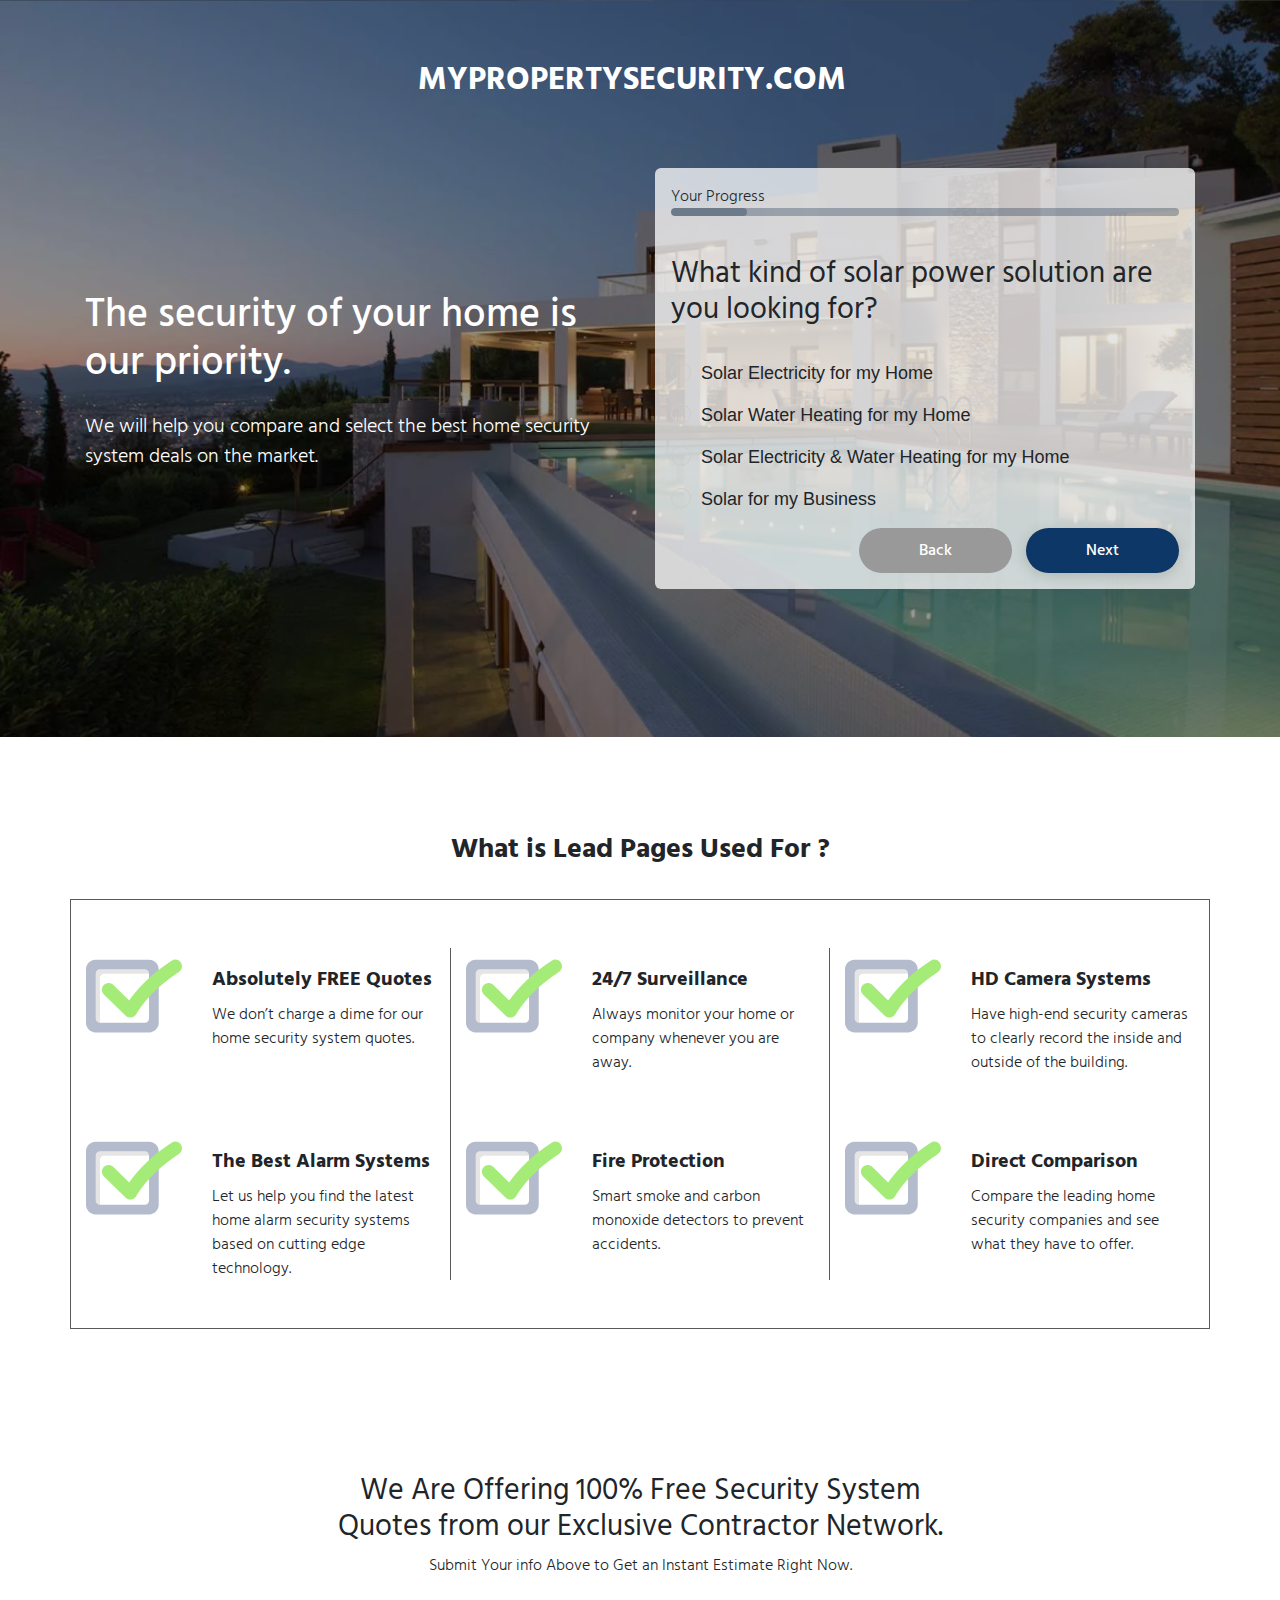
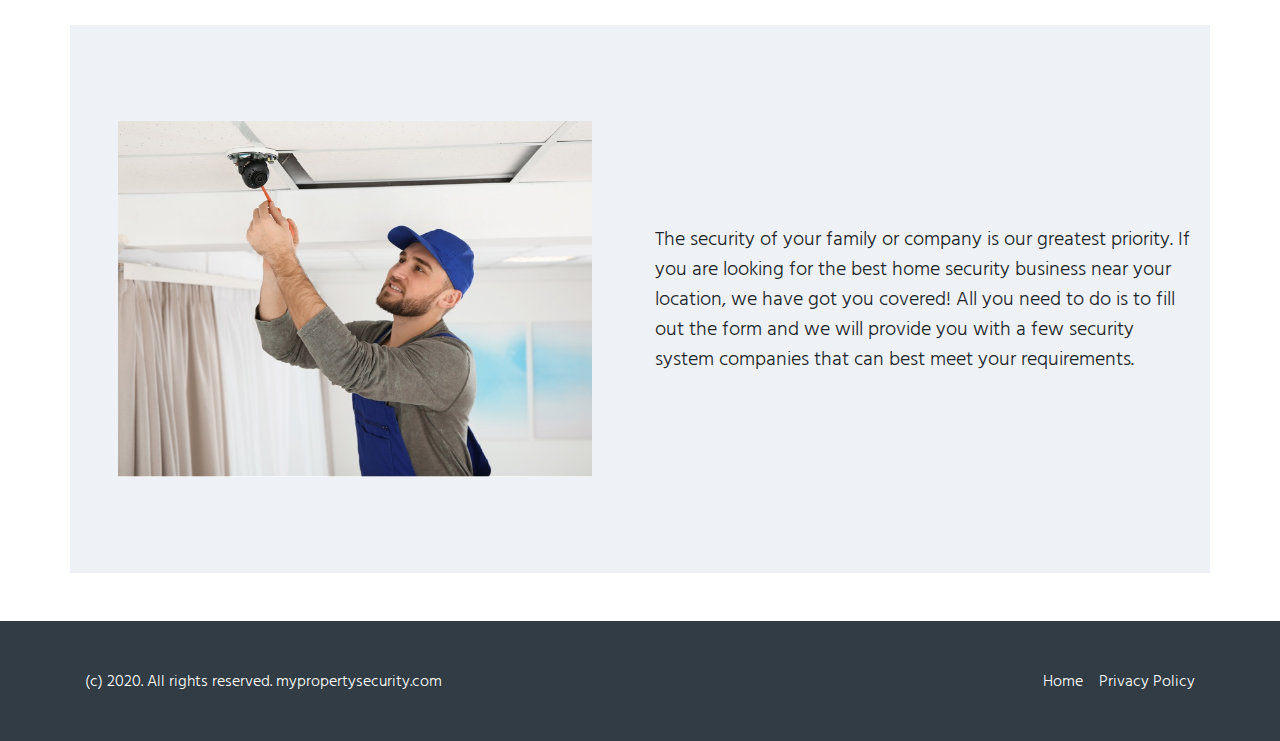
==== commit bfc1979e: "lp2" ====
--- a/lp2.html
+++ b/lp2.html
@@ -425,11 +425,18 @@
         </div>
     </section>
     <section class="pt-5">
+        <div class="container">
+            <div class="row">
+                <div class="col-md-7 ml-auto mr-auto pb-5">
+                    <h2 class="text-center pb-2">We Are Offering 100% Free Security System Quotes from our Exclusive Contractor Network.</h2>
+                    <p class="text-center">Submit Your info Above to Get an Instant Estimate Right Now.</p>
+                </div>
+            </div>
+        </div>
         <div class="container bg-lighterblue pt-5 pb-5 mb-5">
             <div class="row">
                 <div class="col-lg-6 p-5">
-                    <p>Here needs new image</p>
-                    <img src="assets/images/image.png" class="mw-100 d-block m-auto" alt="">
+                    <img src="assets/images/lpp.jpg" class="mw-100 d-block m-auto" alt="">
                 </div>
                 <div class="col-lg-6 my-auto">
                     <p class="lead">The security of your family or company is our greatest priority. If you are looking for the best
@@ -445,7 +452,7 @@
         <div class="container">
             <div class="row">
                 <div class="col-6">
-                    <p class="text-white">(c) 2020. All rights reserved. homesolartoday.com</p>
+                    <p class="text-white">(c) 2020. All rights reserved. mypropertysecurity.com</p>
                 </div>
                 <div class="col-6 d-flex justify-content-end">
                     <a class="text-right d-block mr-3 text-decoration-none text-white" href="index.html">Home</a>
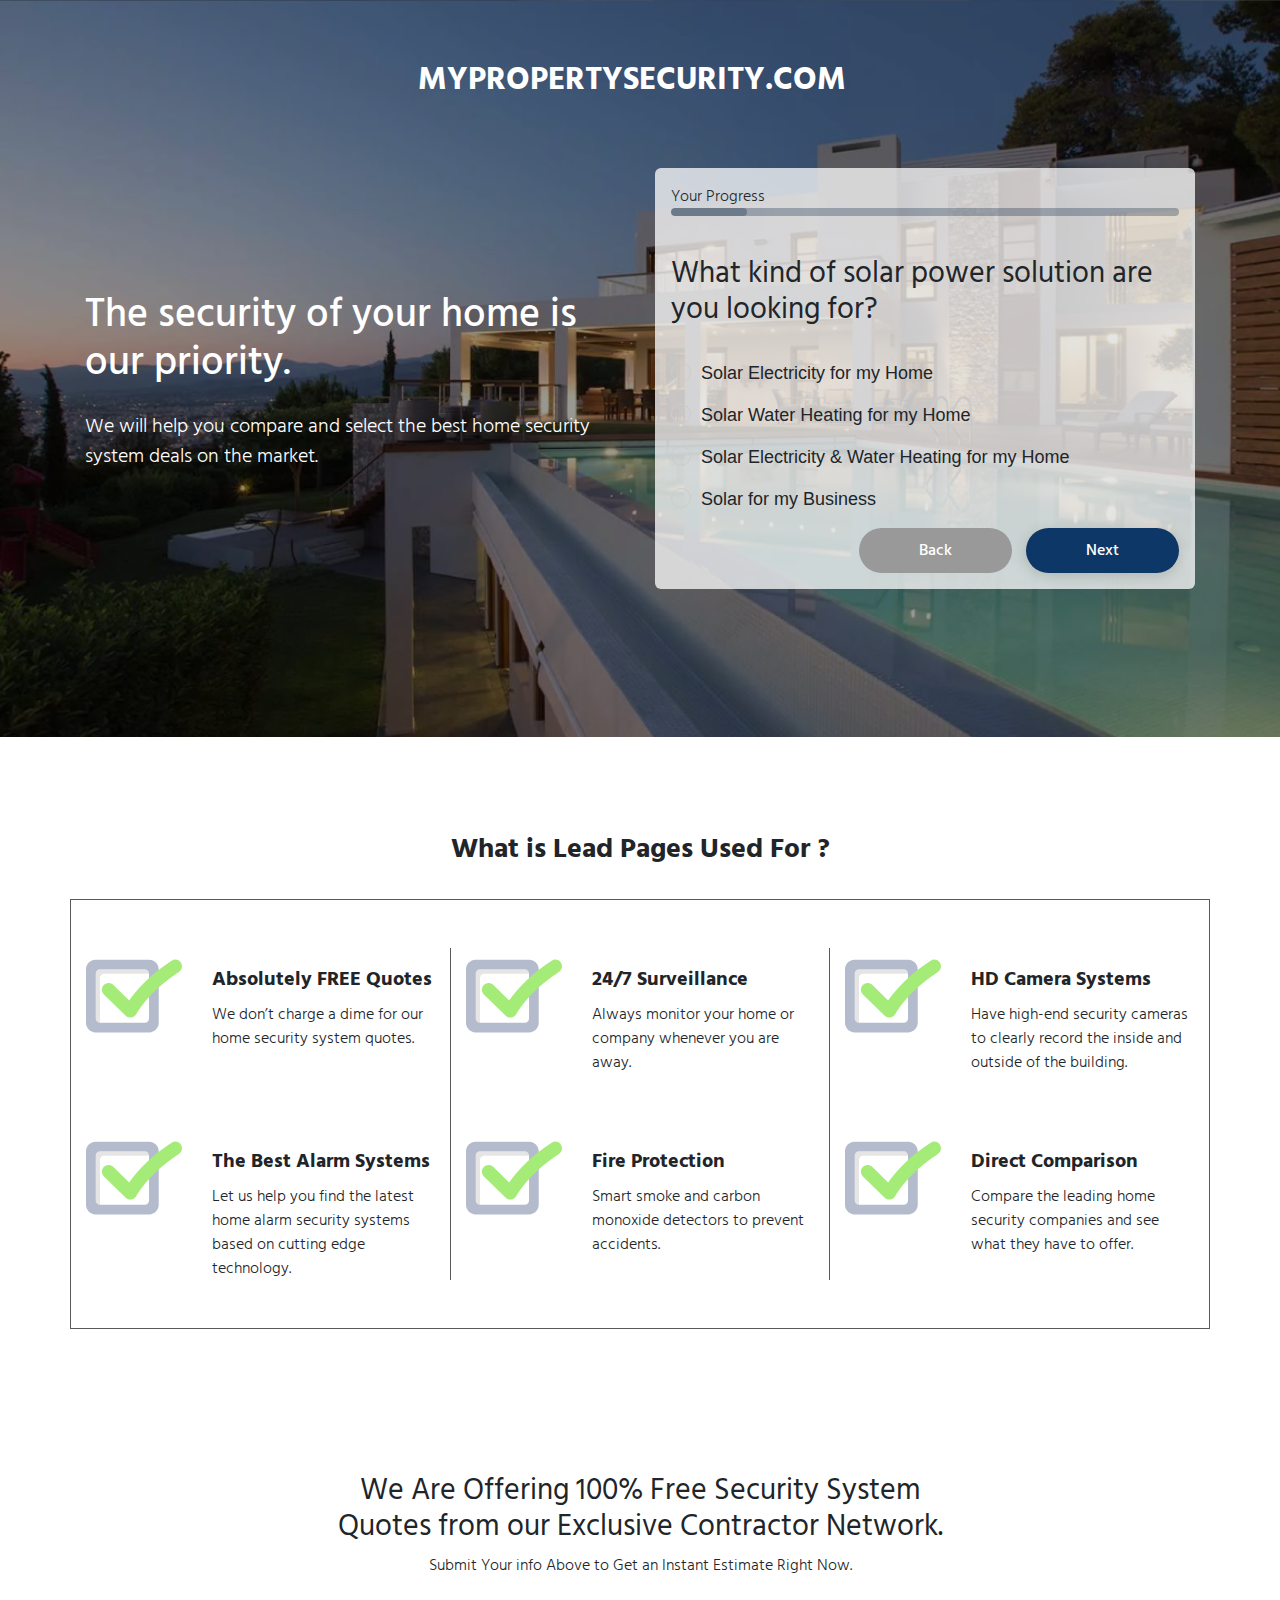
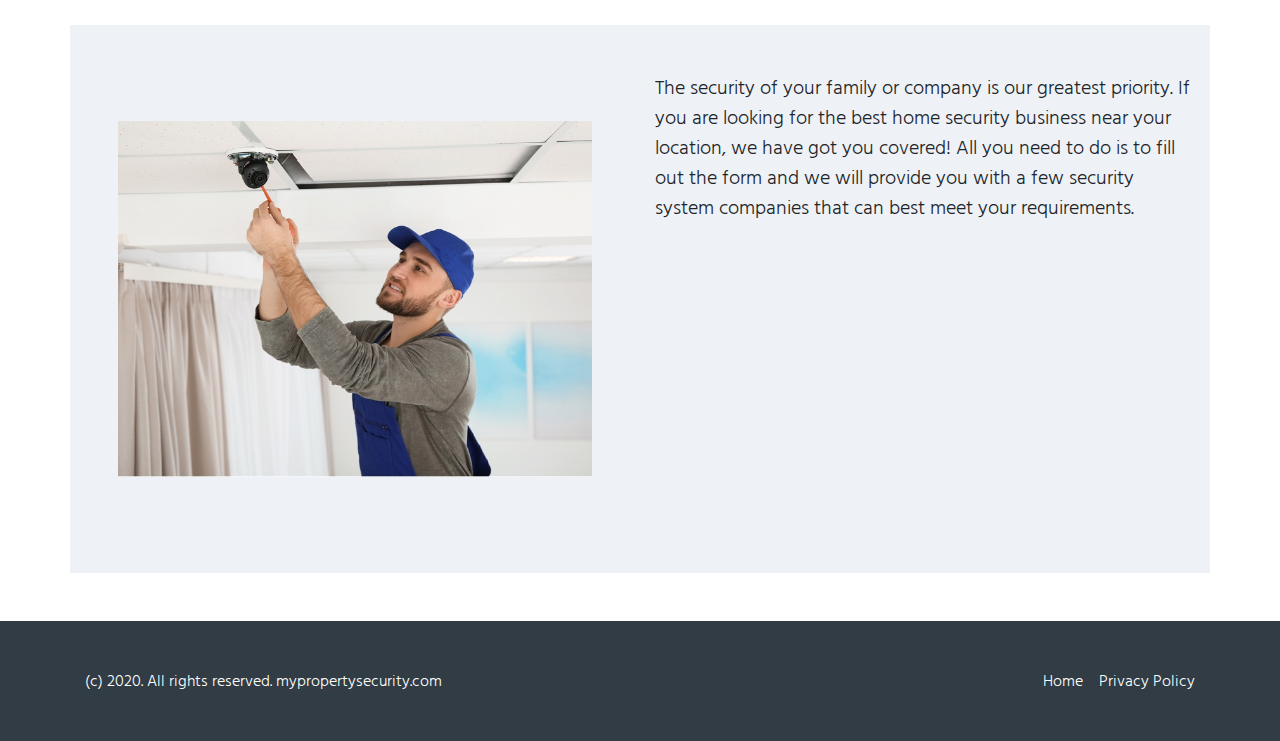
==== commit 5ae9f6b8: "lp2" ====
--- a/lp2.html
+++ b/lp2.html
@@ -438,7 +438,7 @@
                 <div class="col-lg-6 p-5">
                     <img src="assets/images/lpp.jpg" class="mw-100 d-block m-auto" alt="">
                 </div>
-                <div class="col-lg-6 my-auto">
+                <div class="col-lg-6">
                     <p class="lead">The security of your family or company is our greatest priority. If you are looking for the best
                         home security business near your location, we have got you covered! All you need to do is to
                         fill out the form and we will provide you with a few security system companies that can best
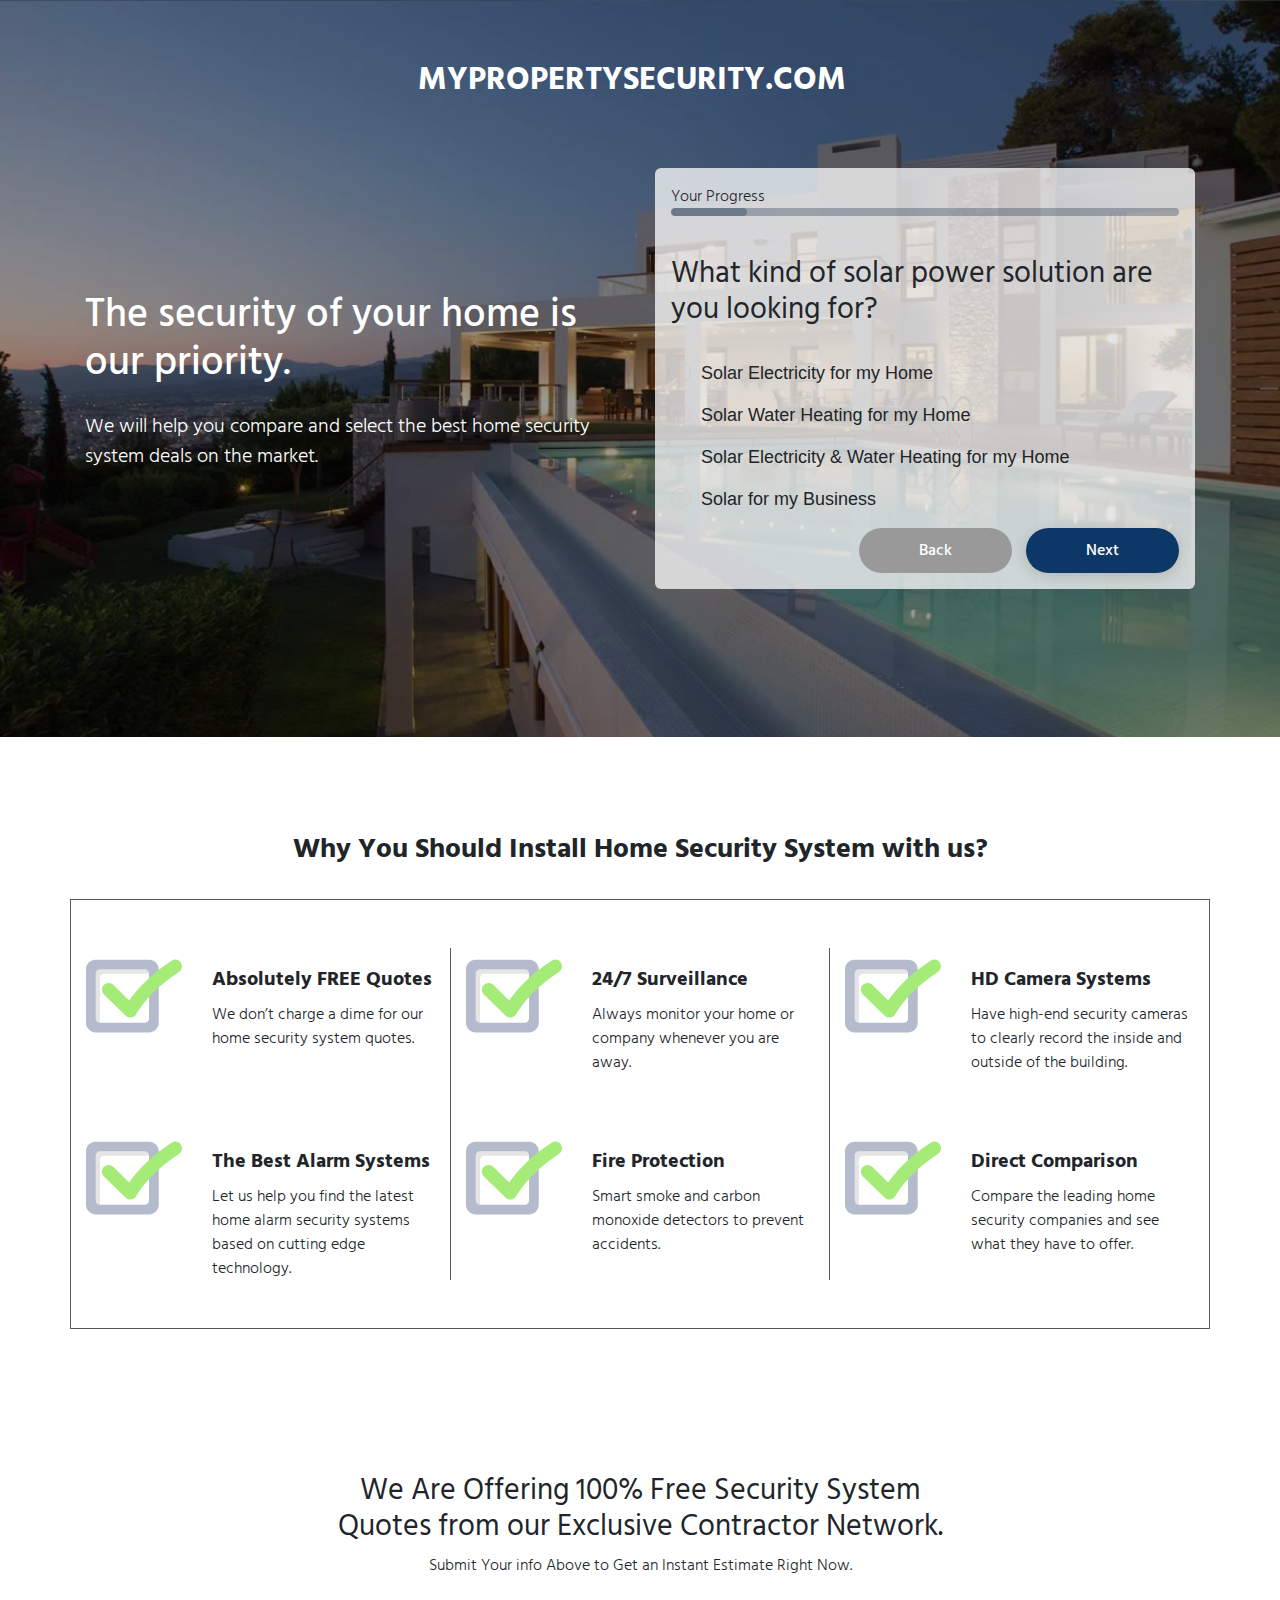
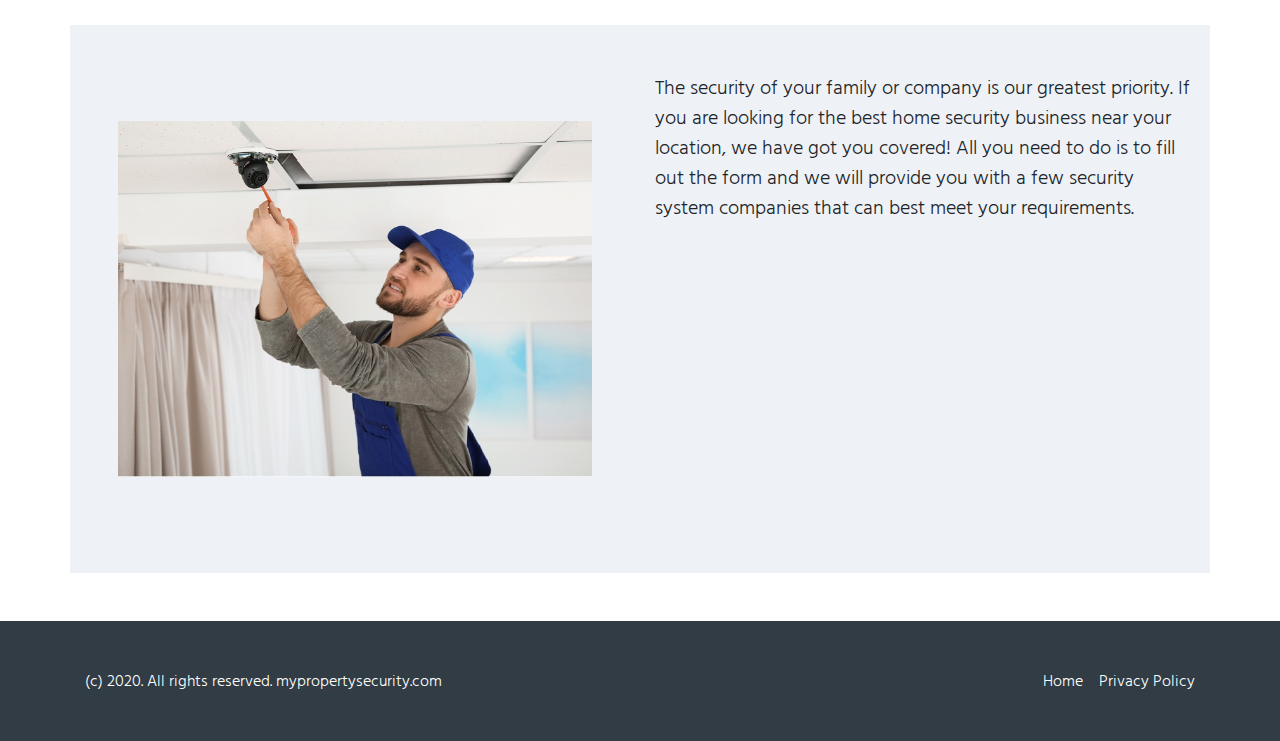
==== commit a0cf7ade: "lp2" ====
--- a/lp2.html
+++ b/lp2.html
@@ -347,7 +347,7 @@
 
     <section class="pt-5 pb-5">
         <div class="container pt-5 pb-5">
-            <h2 class="text-center font-weight-bold h3 pb-4">What is Lead Pages Used For ?</h2>
+            <h2 class="text-center font-weight-bold h3 pb-4">Why You Should Install Home Security System with us?</h2>
 
             <div class="row row-border pt-5 pb-5">
                 <div class="col-lg-4 pb-2">
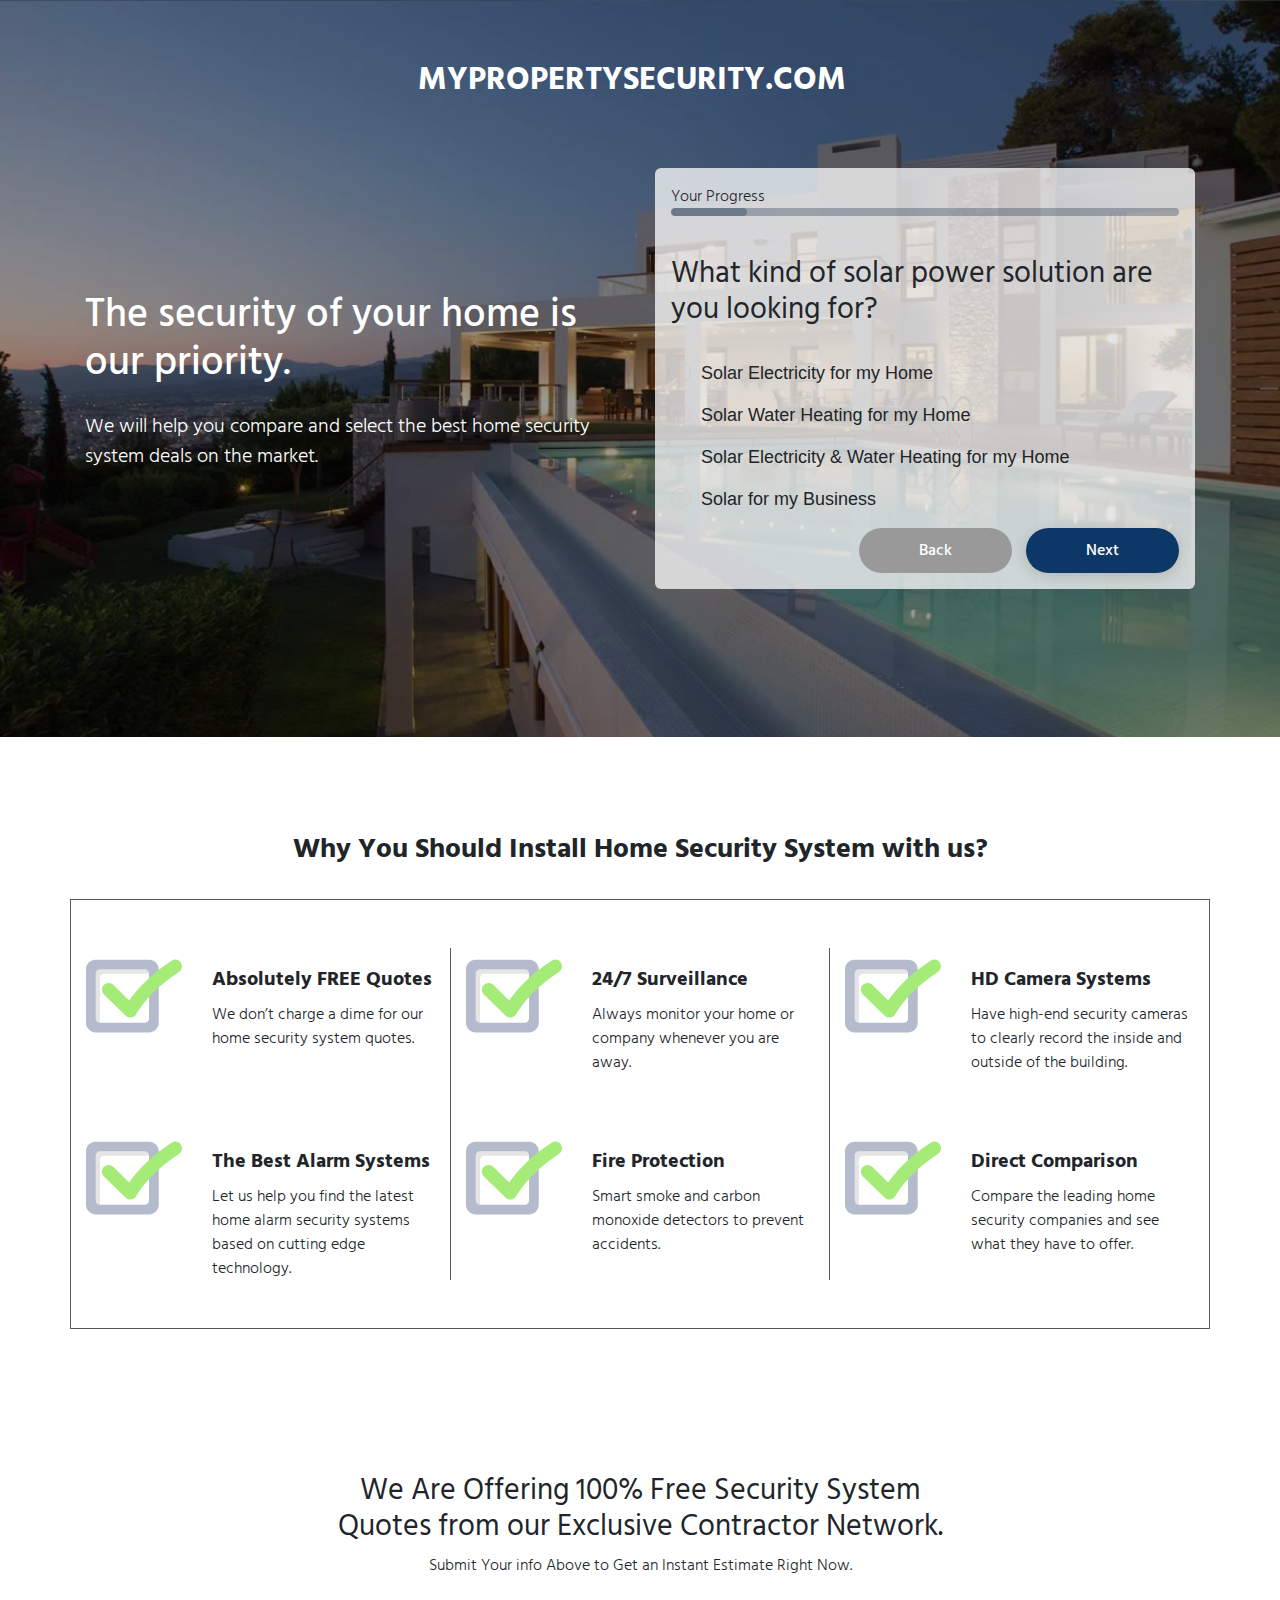
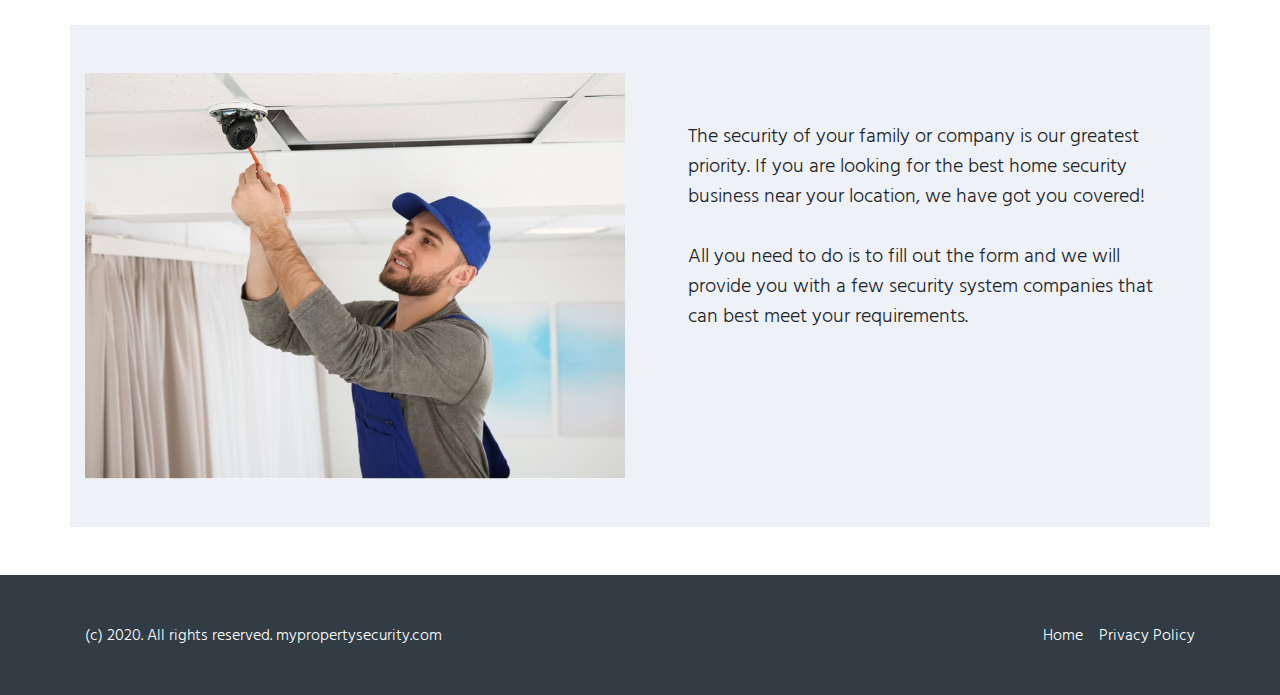
==== commit b552dbe4: "lp2" ====
--- a/lp2.html
+++ b/lp2.html
@@ -435,12 +435,12 @@
         </div>
         <div class="container bg-lighterblue pt-5 pb-5 mb-5">
             <div class="row">
-                <div class="col-lg-6 p-5">
+                <div class="col-lg-6">
                     <img src="assets/images/lpp.jpg" class="mw-100 d-block m-auto" alt="">
                 </div>
-                <div class="col-lg-6">
+                <div class="col-lg-6 pt-4 p-5">
                     <p class="lead">The security of your family or company is our greatest priority. If you are looking for the best
-                        home security business near your location, we have got you covered! All you need to do is to
+                        home security business near your location, we have got you covered! <br><br>All you need to do is to
                         fill out the form and we will provide you with a few security system companies that can best
                         meet your requirements.
                     </p>
